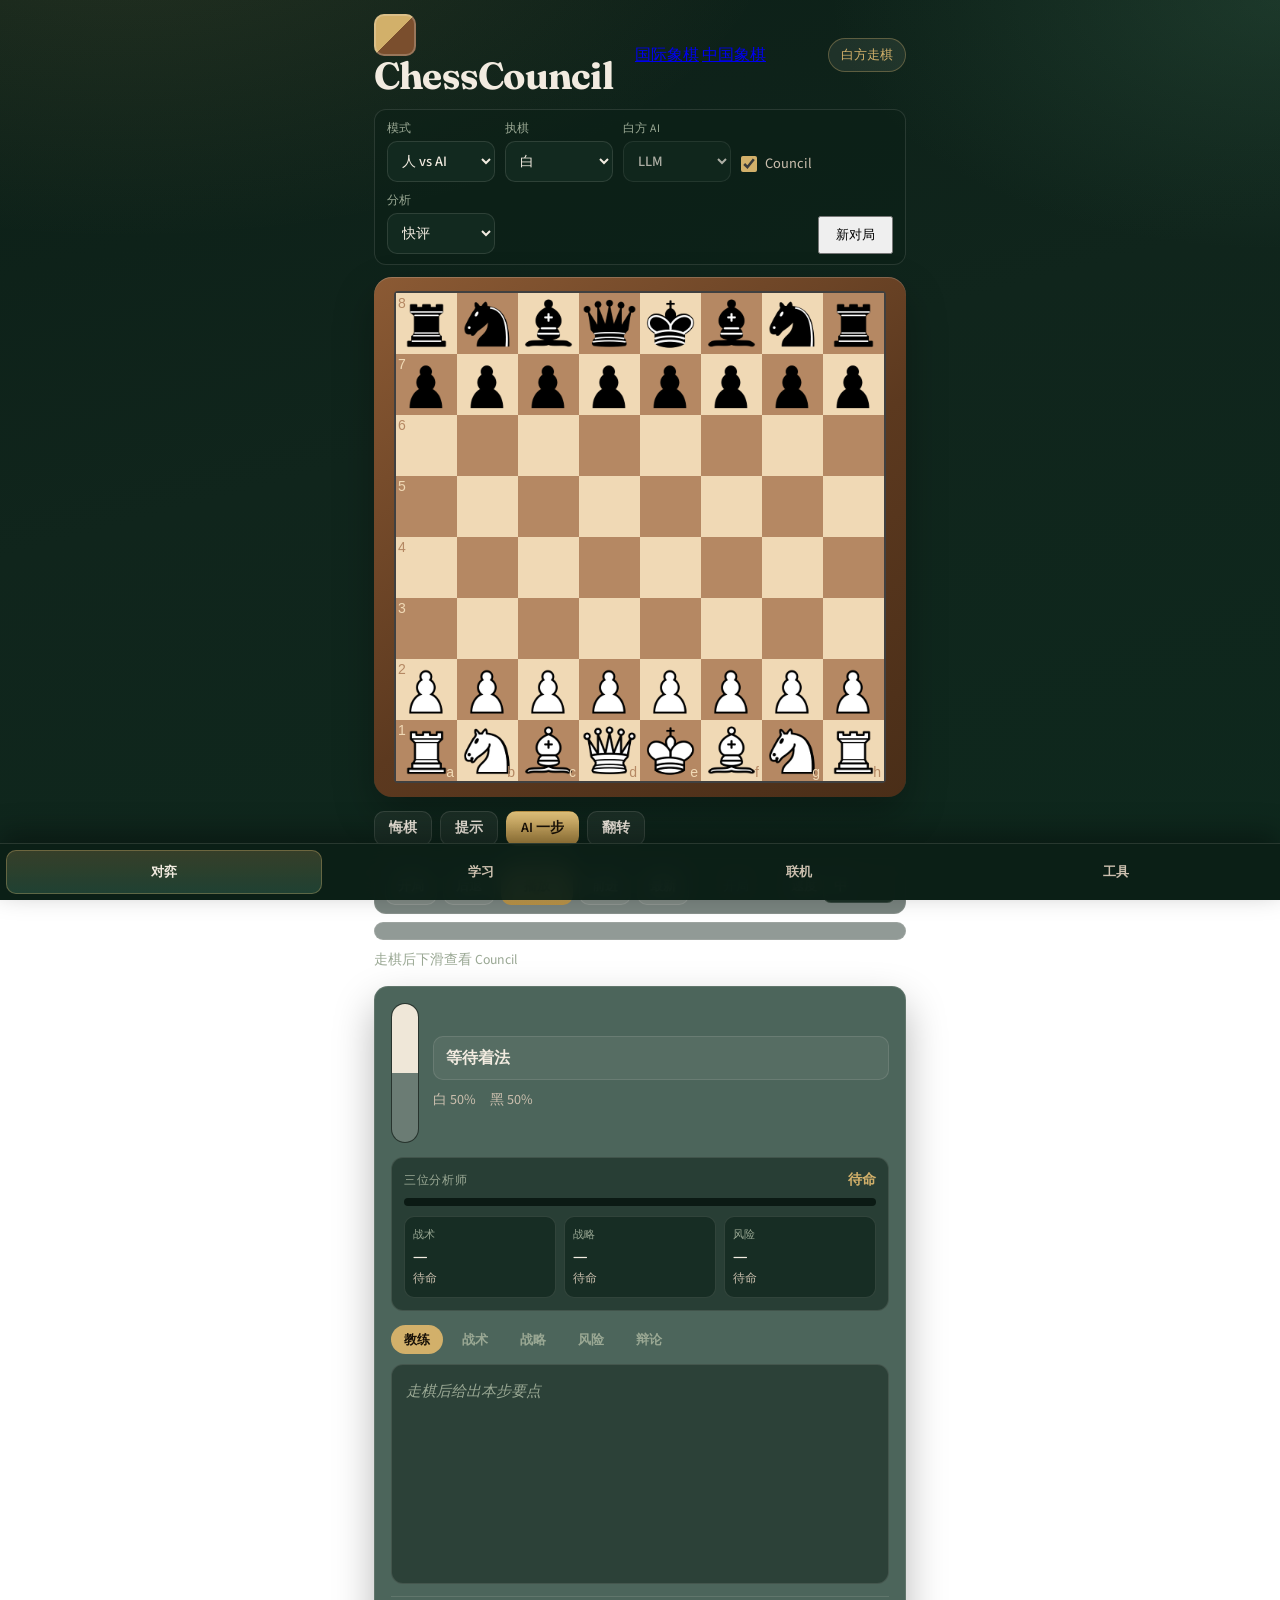
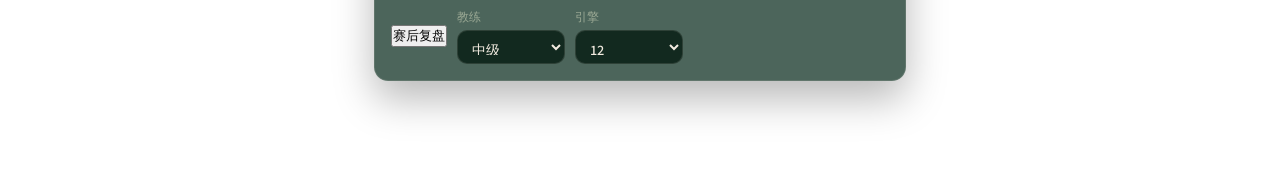
==== frontend/chess/index.html @ 944a2da2 "feat: merge Xiangqi into ChessCouncil with shared play shell Host both variants in one process (/che" ====
<!DOCTYPE html>
<html lang="zh-CN">
<head>
<meta charset="UTF-8">
<meta name="viewport" content="width=device-width, initial-scale=1.0, viewport-fit=cover">
<meta name="theme-color" content="#163227">
<meta name="apple-mobile-web-app-capable" content="yes">
<meta name="apple-mobile-web-app-status-bar-style" content="black-translucent">
<meta name="apple-mobile-web-app-title" content="ChessCouncil">
<title>对弈 · ChessCouncil</title>
<link rel="manifest" href="manifest.webmanifest">
<link rel="apple-touch-icon" href="icons/icon-180.png">
<link rel="icon" type="image/png" sizes="192x192" href="icons/icon-192.png">
<link rel="preconnect" href="https://fonts.googleapis.com">
<link rel="preconnect" href="https://fonts.gstatic.com" crossorigin>
<link href="https://fonts.googleapis.com/css2?family=Fraunces:opsz,wght@9..144,500;9..144,700&family=Source+Sans+3:wght@400;500;600;700&display=swap" rel="stylesheet">
<link rel="stylesheet" href="vendor/chessboard-1.0.0.min.css">
<link rel="stylesheet" href="style.css?v=mapp8">
<link rel="stylesheet" href="/shared/variant-switch.css">
</head>
<body class="page-play" data-page="play">
<div class="app-shell">
  <header class="topbar topbar-compact">
    <div class="brand">
      <div class="brand-mark" aria-hidden="true"></div>
      <h1>ChessCouncil</h1>
    </div>
    <nav class="variant-switch" aria-label="棋种">
      <a href="/chess/" data-variant-link="chess">国际象棋</a>
      <a href="/xiangqi/" data-variant-link="xiangqi">中国象棋</a>
    </nav>
    <div class="topbar-meta">
      <span id="game-status" class="pill pill-soft">白方先行</span>
    </div>
  </header>

  <p id="ops-banner" class="ops-banner" hidden role="status"></p>
  <p id="pitch-cue" class="pitch-cue" hidden></p>
  <div id="toast-host" class="toast-host" aria-live="polite"></div>
  <div id="council-progress" class="council-progress" hidden>
    <span class="spinner" aria-hidden="true"></span>
    <span id="council-progress-text">分析中…</span>
  </div>

  <div class="stage stage-mobile">
    <section class="board-panel">
      <div class="setup-bar" aria-label="对局设置">
        <label class="field">
          <span>模式</span>
          <select id="game-mode">
            <option value="human_vs_ai" selected>人 vs AI</option>
            <option value="human_vs_human">人人</option>
            <option value="ai_vs_ai">AI vs AI</option>
          </select>
        </label>
        <label class="field">
          <span>执棋</span>
          <select id="human-color">
            <option value="white">白</option>
            <option value="black">黑</option>
          </select>
        </label>
        <label class="field">
          <span>白方 AI</span>
          <select id="white-ai">
            <option value="llm">LLM</option>
            <option value="engine">引擎</option>
          </select>
        </label>
        <label class="field check">
          <input type="checkbox" id="with-analysis" checked>
          <span>Council</span>
        </label>
        <label class="field" id="analysis-mode-field">
          <span>分析</span>
          <select id="analysis-mode">
            <option value="fast" selected>快评</option>
            <option value="deep">深评</option>
          </select>
        </label>
        <button id="btn-new-game" class="accent setup-new" type="button">新对局</button>
      </div>

      <div class="online-bar" id="online-bar" hidden>
        <div class="online-copy">
          <strong>联机</strong>
          <span id="online-status">未加入</span>
        </div>
        <div class="online-controls">
          <button id="btn-room-copy" type="button">复制链接</button>
          <button id="btn-room-leave" type="button">退出联机</button>
        </div>
      </div>

      <div class="board-frame">
        <div id="board"></div>
      </div>

      <div class="board-controls">
        <div class="board-controls-main">
          <button id="btn-undo" type="button">悔棋</button>
          <button id="btn-hint" type="button">提示</button>
          <button id="btn-ai-step" class="accent" type="button">AI 一步</button>
          <button id="btn-flip" type="button">翻转</button>
        </div>
      </div>

      <div class="playback-bar">
        <div class="ply-nav" role="group">
          <button id="btn-ply-start" type="button">开局</button>
          <button id="btn-ply-prev" type="button">后退</button>
          <button id="btn-play-toggle" class="ply-play" type="button">播放</button>
          <button id="btn-ply-next" type="button">前进</button>
          <button id="btn-ply-end" type="button">最新</button>
        </div>
        <div class="playback-meta">
          <span id="ply-nav-label" class="ply-nav-label">开局</span>
          <label class="speed-field">
            <span>速度</span>
            <select id="playback-speed">
              <option value="1800">慢</option>
              <option value="900" selected>中</option>
              <option value="450">快</option>
              <option value="220">极快</option>
            </select>
          </label>
        </div>
      </div>

      <div class="lib-bar" id="lib-bar" hidden>
        <span id="lib-status" class="lib-status"></span>
        <div class="lib-bar-actions">
          <button id="btn-lib-step" type="button" disabled>下一步</button>
          <button id="btn-lib-auto" type="button" disabled>自动演示</button>
          <button id="btn-lib-stop" type="button" disabled>停止</button>
          <button id="btn-lib-ai" type="button" disabled>AI 代下</button>
        </div>
      </div>

      <div id="move-list" class="move-list"></div>
      <p id="challenge-hud" class="challenge-hud" hidden></p>
      <p id="ai-meta" class="ai-meta">走棋后下滑查看 Council</p>

      <div id="fen-editor" class="fen-editor" hidden>
        <p class="tool-hint">纠错：点选棋子后点格子放置；空擦除。</p>
        <div id="piece-palette" class="piece-palette"></div>
        <div class="fen-editor-row">
          <select id="edit-turn"><option value="w">白</option><option value="b">黑</option></select>
          <button id="btn-apply-fen" type="button">确认</button>
          <button id="btn-apply-analyze" type="button">确认并分析</button>
          <button id="btn-cancel-edit" type="button">退出</button>
        </div>
        <code id="edit-fen-preview" class="fen-preview"></code>
      </div>
    </section>

    <aside class="council-panel">
      <div id="coach-takeaway" class="coach-takeaway" hidden>
        <span class="takeaway-kicker">本步记住</span>
        <p id="coach-takeaway-text" class="takeaway-text"></p>
      </div>
      <div class="eval-row">
        <div class="eval-bar">
          <div class="eval-white" id="eval-white" style="height:50%"></div>
          <div class="eval-black" id="eval-black" style="height:50%"></div>
        </div>
        <div class="eval-copy">
          <div id="move-class" class="move-class">等待着法</div>
          <div class="eval-text">
            <span id="white-prob">白 50%</span>
            <span id="black-prob">黑 50%</span>
          </div>
        </div>
      </div>
      <div id="disagreement-panel" class="disagreement-panel">
        <div class="dg-head">
          <span class="dg-title">三位分析师</span>
          <span id="dg-label" class="dg-label">待命</span>
        </div>
        <div class="dg-bar"><div id="dg-fill" class="dg-fill" style="width:0%"></div></div>
        <div id="dg-compare" class="dg-compare">
          <div class="dg-card" data-role="tactical">
            <span class="dg-role">战术</span>
            <span class="dg-move" id="dg-move-tactical">—</span>
            <span class="dg-state" id="dg-state-tactical">待命</span>
          </div>
          <div class="dg-card" data-role="strategic">
            <span class="dg-role">战略</span>
            <span class="dg-move" id="dg-move-strategic">—</span>
            <span class="dg-state" id="dg-state-strategic">待命</span>
          </div>
          <div class="dg-card" data-role="risk">
            <span class="dg-role">风险</span>
            <span class="dg-move" id="dg-move-risk">—</span>
            <span class="dg-state" id="dg-state-risk">待命</span>
          </div>
        </div>
      </div>
      <div class="tabs" role="tablist">
        <button class="tab active" data-tab="summary" type="button">教练</button>
        <button class="tab" data-tab="tactical" type="button">战术</button>
        <button class="tab" data-tab="strategic" type="button">战略</button>
        <button class="tab" data-tab="risk" type="button">风险</button>
        <button class="tab" data-tab="debate" type="button">辩论</button>
      </div>
      <div class="tab-content active" id="tab-summary"><p class="placeholder">走棋后给出本步要点</p></div>
      <div class="tab-content" id="tab-tactical"><p class="placeholder">战术</p></div>
      <div class="tab-content" id="tab-strategic"><p class="placeholder">战略</p></div>
      <div class="tab-content" id="tab-risk"><p class="placeholder">风险</p></div>
      <div class="tab-content" id="tab-debate"><p class="placeholder">辩论</p></div>
      <div class="council-footer">
        <button id="btn-review" type="button">赛后复盘</button>
        <label class="field compact">
          <span>教练</span>
          <select id="coach-level">
            <option value="beginner">入门</option>
            <option value="intermediate" selected>中级</option>
            <option value="advanced">高级</option>
          </select>
        </label>
        <label class="field compact">
          <span>引擎</span>
          <select id="engine-depth">
            <option value="8">8</option>
            <option value="12" selected>12</option>
            <option value="15">15</option>
          </select>
        </label>
      </div>
      <details class="tool-block review-inline" id="review-section" style="display:none" open>
        <summary>复盘报告</summary>
        <div id="review-result"></div>
      </details>
    </aside>
  </div>
</div>

<nav class="app-tabbar" aria-label="主导航">
  <a class="tabbar-item is-active" href="index.html" aria-current="page">对弈</a>
  <a class="tabbar-item" href="learn.html">学习</a>
  <a class="tabbar-item" href="online.html">联机</a>
  <a class="tabbar-item" href="tools.html">工具</a>
</nav>

<div id="finale-overlay" class="finale-overlay" hidden aria-hidden="true">
  <div class="finale-backdrop"></div>
  <div class="finale-stage" data-mate="checkmate">
    <div class="finale-fx" aria-hidden="true">
      <span class="fx-ring"></span>
      <span class="fx-ring fx-ring-2"></span>
      <span class="fx-beam fx-beam-a"></span>
      <span class="fx-beam fx-beam-b"></span>
      <span class="fx-cage"></span>
      <span class="fx-rank"></span>
    </div>
    <p class="finale-kicker" id="finale-kicker">对局结束</p>
    <h2 class="finale-title" id="finale-title">将死！</h2>
    <p class="finale-sub" id="finale-sub">Checkmate</p>
    <p class="finale-blurb" id="finale-blurb"></p>
    <div class="finale-actions">
      <button type="button" id="finale-review" class="accent">看复盘</button>
      <button type="button" id="finale-close">继续</button>
      <button type="button" id="finale-new">再来一局</button>
    </div>
  </div>
</div>

<script src="vendor/jquery-3.7.1.min.js"></script>
<script src="vendor/chessboard-1.0.0.min.js"></script>
<script src="vendor/chess-0.10.3.min.js"></script>
<script src="/shared/variant-switch.js"></script>
<script src="app.js?v=mapp13"></script>
</body>
</html>
---- frontend/chess/vendor/chessboard-1.0.0.min.css ----
/*! chessboard.js v1.0.0 | (c) 2019 Chris Oakman | MIT License chessboardjs.com/license */
.clearfix-7da63{clear:both}.board-b72b1{border:2px solid #404040;box-sizing:content-box}.square-55d63{float:left;position:relative;-webkit-touch-callout:none;-webkit-user-select:none;-khtml-user-select:none;-moz-user-select:none;-ms-user-select:none;user-select:none}.white-1e1d7{background-color:#f0d9b5;color:#b58863}.black-3c85d{background-color:#b58863;color:#f0d9b5}.highlight1-32417,.highlight2-9c5d2{box-shadow:inset 0 0 3px 3px #ff0}.notation-322f9{cursor:default;font-family:"Helvetica Neue",Helvetica,Arial,sans-serif;font-size:14px;position:absolute}.alpha-d2270{bottom:1px;right:3px}.numeric-fc462{top:2px;left:2px}
---- frontend/chess/style.css ----
:root {
  --bg: #10251c;
  --bg-2: #163227;
  --panel: #1a3a2d;
  --panel-2: #214536;
  --wood: #7a4e2d;
  --wood-dark: #5a371f;
  --ink: #f2ebe0;
  --ink-dim: #cbbfae;
  --muted: #9aa894;
  --gold: #d2b06a;
  --gold-deep: #b89145;
  --line: rgba(242, 235, 224, 0.12);
  --ok: #7faf8d;
  --bad: #d47a68;
  --shadow: 0 18px 40px rgba(0, 0, 0, 0.28);
  --radius: 14px;
  --font-display: "Fraunces", Georgia, serif;
  --font-ui: "Source Sans 3", "Segoe UI", sans-serif;
}

* { margin: 0; padding: 0; box-sizing: border-box; }

html, body { min-height: 100%; height: 100%; }

body {
  font-family: var(--font-ui);
  color: var(--ink);
  background:
    radial-gradient(1200px 600px at 10% -10%, rgba(210, 176, 106, 0.12), transparent 55%),
    radial-gradient(900px 500px at 100% 0%, rgba(70, 120, 90, 0.25), transparent 50%),
    linear-gradient(165deg, #0c1f17 0%, var(--bg) 45%, #0e281d 100%);
  background-attachment: fixed;
}

::selection {
  background: rgba(210, 176, 106, 0.35);
  color: var(--ink);
}

.app-shell {
  max-width: 560px;
  margin: 0 auto;
  padding: 14px 14px calc(88px + env(safe-area-inset-bottom, 0px));
}
.page-shell {
  max-width: 560px;
}

.setup-bar {
  display: flex;
  flex-wrap: wrap;
  align-items: flex-end;
  gap: 10px;
  margin-bottom: 12px;
  padding: 10px 12px;
  border: 1px solid var(--line);
  border-radius: 12px;
  background: rgba(12, 31, 23, 0.55);
}
.setup-bar .field {
  margin: 0;
}
.setup-bar .setup-new {
  margin-left: auto;
  height: 38px;
  padding: 0 16px;
}
.council-footer {
  display: flex;
  flex-wrap: wrap;
  align-items: center;
  gap: 10px;
  margin-top: 12px;
  padding-top: 12px;
  border-top: 1px solid var(--line);
}
.council-footer .field.compact {
  margin: 0;
}
.council-footer .field.compact span {
  font-size: 0.72rem;
}
.council-footer select {
  min-width: 88px;
  height: 34px;
}
.panel-quiet {
  color: var(--muted);
  font-size: 0.88rem;
  padding: 4px 2px 8px;
}
.workspace.is-play-home .ws-panel[data-panel="play"] {
  display: none;
}
.tools-grid {
  display: grid;
  gap: 12px;
}
.review-inline {
  margin-top: 12px;
}
.board-controls-more { display: none; }

.topbar {
  display: flex;
  align-items: flex-end;
  justify-content: space-between;
  gap: 16px;
  margin-bottom: 14px;
}

.topbar-cta {
  height: 36px;
  padding: 0 14px;
}

button.ghost {
  appearance: none;
  border: 1px solid var(--line);
  background: transparent;
  color: var(--ink-dim);
  border-radius: 10px;
  font: 600 0.84rem/1 var(--font-ui);
  cursor: pointer;
}
button.ghost:hover {
  color: var(--ink);
  border-color: rgba(210, 176, 106, 0.4);
}

.coach-takeaway {
  margin-bottom: 12px;
  padding: 12px 14px;
  border-radius: 12px;
  border: 1px solid rgba(210, 176, 106, 0.35);
  background: linear-gradient(135deg, rgba(210, 176, 106, 0.16), rgba(18, 41, 31, 0.9));
  animation: takeaway-in 0.35s ease;
}
.coach-takeaway[hidden] { display: none !important; }
.takeaway-kicker {
  display: block;
  font-size: 0.7rem;
  letter-spacing: 0.08em;
  text-transform: uppercase;
  color: var(--gold);
  margin-bottom: 4px;
}
.takeaway-text {
  font-family: var(--font-display);
  font-size: 1.05rem;
  line-height: 1.35;
  color: var(--ink);
  font-weight: 600;
}
@keyframes takeaway-in {
  from { opacity: 0; transform: translateY(-6px); }
  to { opacity: 1; transform: translateY(0); }
}

.council-progress {
  display: inline-flex;
  align-items: center;
  gap: 8px;
  margin: -6px 0 14px;
  font-size: 0.82rem;
  color: var(--gold);
}
.council-progress[hidden] { display: none !important; }

.ops-banner {
  margin: 0 1.1rem 0.55rem;
  padding: 0.55rem 0.85rem;
  border-radius: 10px;
  border: 1px solid rgba(210, 176, 106, 0.35);
  background: rgba(210, 176, 106, 0.12);
  color: var(--ink-dim);
  font-size: 0.86rem;
  line-height: 1.4;
}
.ops-banner.is-warn {
  border-color: rgba(212, 122, 104, 0.45);
  background: rgba(212, 122, 104, 0.14);
  color: #f0d2c8;
}
.toast-host {
  position: fixed;
  right: 0.75rem;
  left: 0.75rem;
  bottom: calc(72px + env(safe-area-inset-bottom, 0px));
  z-index: 80;
  display: flex;
  flex-direction: column;
  gap: 0.45rem;
  max-width: none;
  pointer-events: none;
}
.toast {
  padding: 0.65rem 0.85rem;
  border-radius: 10px;
  background: rgba(22, 50, 39, 0.96);
  border: 1px solid var(--line);
  color: var(--ink);
  box-shadow: var(--shadow);
  font-size: 0.86rem;
  animation: toast-in 0.25s ease;
}
.toast.is-error { border-color: rgba(212, 122, 104, 0.55); }
@keyframes toast-in {
  from { opacity: 0; transform: translateY(8px); }
  to { opacity: 1; transform: none; }
}

.pitch-cue {
  margin: -4px 0 14px;
  padding: 10px 12px;
  border-radius: 10px;
  border: 1px solid rgba(210, 176, 106, 0.35);
  background: rgba(210, 176, 106, 0.12);
  color: var(--ink);
  font-size: 0.86rem;
  line-height: 1.45;
}
.pitch-cue[hidden] { display: none !important; }
.pitch-cue strong { color: var(--gold); }

/* 手机优先：底部主导航 */
.app-tabbar {
  position: fixed;
  left: 0;
  right: 0;
  bottom: 0;
  z-index: 60;
  display: grid;
  grid-template-columns: repeat(4, 1fr);
  gap: 2px;
  margin: 0;
  padding: 6px 6px calc(6px + env(safe-area-inset-bottom, 0px));
  border-top: 1px solid var(--line);
  background: rgba(12, 31, 23, 0.94);
  backdrop-filter: blur(12px);
  box-shadow: 0 -10px 28px rgba(0, 0, 0, 0.35);
}
.tabbar-item {
  display: flex;
  align-items: center;
  justify-content: center;
  min-height: 44px;
  padding: 0 4px;
  border-radius: 10px;
  color: var(--ink-dim);
  text-decoration: none;
  font-weight: 600;
  font-size: 0.82rem;
}
.tabbar-item:hover { color: var(--ink); background: rgba(242, 235, 224, 0.04); }
.tabbar-item.is-active {
  color: var(--ink);
  background: linear-gradient(180deg, rgba(210, 176, 106, 0.22), rgba(33, 69, 54, 0.9));
  box-shadow: inset 0 0 0 1px rgba(210, 176, 106, 0.35);
}

.workspace-nav {
  display: none;
}
.ws-tab {
  flex: 0 1 auto;
  min-width: 0;
  height: 38px;
  padding: 0 16px;
  border: 0;
  border-radius: 9px;
  background: transparent;
  color: var(--ink-dim);
  font: inherit;
  font-weight: 600;
  cursor: pointer;
  white-space: nowrap;
}
.ws-tab:hover { color: var(--ink); background: rgba(242, 235, 224, 0.04); }
.ws-tab.active {
  background: linear-gradient(180deg, rgba(210, 176, 106, 0.22), rgba(33, 69, 54, 0.9));
  color: var(--ink);
  box-shadow: inset 0 0 0 1px rgba(210, 176, 106, 0.35);
}

.workspace {
  margin-bottom: 28px;
  scroll-margin-top: 56px;
}
.ws-panel {
  padding: 16px 16px 18px;
  border: 1px solid var(--line);
  border-radius: 14px;
  background: rgba(18, 41, 31, 0.72);
  scroll-margin-top: 56px;
}
.ws-panel[hidden] { display: none !important; }
#panel-more:not([hidden]) {
  display: grid;
  gap: 12px;
}
.panel-lead {
  margin-bottom: 12px;
  color: var(--muted);
  font-size: 0.86rem;
}
.inline-advanced {
  margin-top: 4px;
  border-top: 1px solid var(--line);
  padding-top: 10px;
}
.inline-advanced > summary {
  cursor: pointer;
  color: var(--ink-dim);
  font-size: 0.84rem;
  font-weight: 600;
  list-style: none;
  display: inline-flex;
  align-items: center;
  gap: 6px;
  padding: 4px 0;
}
.inline-advanced > summary::before {
  content: "";
  width: 6px;
  height: 6px;
  border-right: 1.5px solid var(--gold);
  border-bottom: 1.5px solid var(--gold);
  transform: rotate(-45deg);
  transition: transform 0.15s ease;
  margin-top: -2px;
}
.inline-advanced[open] > summary::before {
  transform: rotate(45deg);
  margin-top: 2px;
}
.inline-advanced > summary::-webkit-details-marker { display: none; }
.toolbar.compact { margin-top: 10px; }

/* 功能面板内的工具条：去掉第二层卡片壳 */
.ws-panel > .toolbar {
  margin: 0;
  padding: 0;
  border: 0;
  background: transparent;
  backdrop-filter: none;
  border-radius: 0;
}
.ws-panel .field[hidden] {
  display: none !important;
}

@media (max-width: 720px) {
  .workspace-nav {
    width: 100%;
  }
  .ws-tab {
    flex: 1 1 0;
    padding: 0 10px;
    min-width: 72px;
  }
}
.online-bar.bare {
  margin: 0;
  padding: 0;
  border: 0;
  background: transparent;
  box-shadow: none;
}

.pitch-bar {
  display: none;
}

.topbar-compact {
  display: flex;
  flex-wrap: wrap;
  align-items: center;
  gap: 10px 14px;
}
.topbar-compact .variant-switch {
  margin-left: auto;
}
.topbar-compact .topbar-meta {
  margin-left: 0;
}
@media (min-width: 720px) {
  .topbar-compact .variant-switch {
    margin-left: 8px;
  }
  .topbar-compact .topbar-meta {
    margin-left: auto;
  }
}

.brand-mark {
  width: 42px;
  height: 42px;
  border-radius: 10px;
  background:
    linear-gradient(135deg, var(--gold) 0 50%, var(--wood) 50% 100%);
  box-shadow: inset 0 0 0 2px rgba(242, 235, 224, 0.25);
}

.brand h1 {
  font-family: var(--font-display);
  font-size: clamp(1.8rem, 3vw, 2.35rem);
  font-weight: 700;
  letter-spacing: -0.02em;
  line-height: 1.05;
  color: var(--ink);
}

.tagline {
  margin-top: 4px;
  color: var(--ink-dim);
  font-size: 0.92rem;
}

.topbar-meta {
  display: flex;
  flex-wrap: wrap;
  gap: 8px;
  justify-content: flex-end;
}

/* 路演条已并入顶栏 CTA；旧 .pitch-bar 样式保留但不展示 */
.online-bar {
  display: flex;
  flex-wrap: wrap;
  align-items: center;
  gap: 12px 16px;
  margin: 0 0 14px;
  padding: 12px 14px;
  border: 1px solid var(--line);
  border-radius: 12px;
  background: #13291f;
}
.online-bar[hidden] {
  display: none !important;
}
.online-bar.is-online {
  border-color: rgba(127, 175, 141, 0.55);
  box-shadow: inset 0 0 0 1px rgba(127, 175, 141, 0.15);
}
.online-copy {
  display: flex;
  flex-direction: column;
  gap: 2px;
  min-width: 160px;
  flex: 1;
  font-size: 0.86rem;
  color: var(--ink-dim);
}
.online-copy strong {
  font-family: var(--font-display);
  color: var(--ok);
  font-size: 1rem;
}
.online-controls {
  display: flex;
  flex-wrap: wrap;
  gap: 8px;
  align-items: center;
}
.online-input {
  height: 36px;
  padding: 0 10px;
  border-radius: 8px;
  border: 1px solid var(--line);
  background: #0f221a;
  color: var(--ink);
  font: inherit;
  min-width: 88px;
}
.online-input.code {
  width: 7.5rem;
  letter-spacing: 0.12em;
  text-transform: uppercase;
  font-family: ui-monospace, SFMono-Regular, Menlo, monospace;
}
.lib-filters {
  display: flex;
  flex-wrap: wrap;
  gap: 6px;
  margin: 8px 0;
}
.lib-filter {
  padding: 6px 10px;
  border-radius: 999px;
  border: 1px solid var(--line);
  background: #163528;
  color: var(--ink-dim);
  font-size: 0.8rem;
  cursor: pointer;
}
.lib-filter.active {
  border-color: var(--gold);
  color: var(--gold);
  background: #1f4636;
}

.learn-mode-tabs {
  display: flex;
  gap: 6px;
  margin: 0 0 12px;
}
.learn-mode-tab {
  padding: 7px 14px;
  border: 1px solid var(--line);
  border-radius: 9px;
  background: transparent;
  color: var(--ink-dim);
  font: inherit;
  font-weight: 600;
  cursor: pointer;
}
.learn-mode-tab.active {
  background: rgba(210, 176, 106, 0.18);
  color: var(--ink);
  border-color: rgba(210, 176, 106, 0.45);
}
.challenge-hud {
  margin: 0 0 10px;
  padding: 8px 10px;
  border-radius: 10px;
  border: 1px solid rgba(210, 176, 106, 0.35);
  background: rgba(210, 176, 106, 0.08);
  color: var(--ink-dim);
  font-size: 0.86rem;
}
.challenge-hud .linkish {
  margin-left: 8px;
  border: 0;
  background: none;
  color: var(--gold);
  cursor: pointer;
  font: inherit;
  text-decoration: underline;
}
.challenge-list {
  display: grid;
  grid-template-columns: repeat(auto-fill, minmax(220px, 1fr));
  gap: 10px;
  overflow: auto;
}
.challenge-item {
  display: flex;
  flex-direction: column;
  gap: 8px;
  padding: 12px;
  border: 1px solid rgba(210, 176, 106, 0.22);
  border-radius: 12px;
  background: linear-gradient(165deg, rgba(33, 69, 54, 0.95), rgba(14, 36, 27, 0.98));
}
.challenge-item.is-locked { opacity: 0.55; }
.challenge-item.is-done {
  box-shadow: inset 0 0 0 1px rgba(127, 175, 141, 0.45);
}
.challenge-top {
  display: flex;
  justify-content: space-between;
  gap: 8px;
  font-size: 0.78rem;
  color: var(--gold);
}
.challenge-title {
  font-family: var(--font-display);
  font-weight: 600;
  color: var(--ink);
}
.challenge-lock, .challenge-done {
  font-size: 0.78rem;
  color: var(--muted);
}
.challenge-done { color: #9fd4a8; }

.accuracy-panel {
  display: flex;
  align-items: center;
  gap: 14px;
  margin: 10px 0 14px;
  padding: 12px 14px;
  border-radius: 12px;
  border: 1px solid rgba(210, 176, 106, 0.28);
  background: linear-gradient(120deg, rgba(210, 176, 106, 0.14), rgba(18, 41, 31, 0.7));
}
.accuracy-score {
  display: flex;
  align-items: baseline;
  gap: 2px;
  min-width: 72px;
}
.accuracy-num {
  font-family: var(--font-display);
  font-size: 2rem;
  font-weight: 700;
  color: var(--gold);
  line-height: 1;
}
.accuracy-unit {
  color: var(--ink-dim);
  font-size: 0.9rem;
}
.accuracy-copy {
  display: flex;
  flex-direction: column;
  gap: 2px;
  font-size: 0.84rem;
  color: var(--ink-dim);
}
.accuracy-copy strong { color: var(--ink); }
.accuracy-note { font-size: 0.74rem; color: var(--muted); }
.accuracy-empty {
  margin: 8px 0;
  color: var(--muted);
  font-size: 0.82rem;
}

.lib-actions {
  display: flex;
  flex-wrap: wrap;
  gap: 8px;
  margin-bottom: 8px;
}
.library-list {
  display: grid;
  grid-template-columns: repeat(auto-fill, minmax(220px, 1fr));
  gap: 10px;
  overflow: auto;
  padding: 2px;
  align-content: start;
}

/* 学习页：列表区域占满顶栏到底栏之间，内部滚动（避免 PC 大屏中间空白） */
body.page-learn {
  height: 100%;
  overflow: hidden;
}
body.page-learn .app-shell {
  display: flex;
  flex-direction: column;
  height: 100dvh;
  max-height: 100dvh;
  max-width: min(960px, 100%);
  box-sizing: border-box;
  overflow: hidden;
  padding-bottom: calc(64px + env(safe-area-inset-bottom, 0px));
}
body.page-learn #learn-library,
body.page-learn #learn-challenge {
  display: flex;
  flex-direction: column;
  flex: 1 1 auto;
  min-height: 0;
  overflow: hidden;
}
body.page-learn #learn-library[hidden],
body.page-learn #learn-challenge[hidden] {
  display: none !important;
}
body.page-learn .library-list,
body.page-learn .challenge-list {
  flex: 1 1 auto;
  min-height: 0;
  max-height: none;
  overflow: auto;
  padding-bottom: 8px;
  align-content: start;
  align-items: stretch;
}
body.page-learn .lib-item,
body.page-learn .challenge-item {
  min-height: auto;
}
body.page-learn .lib-item .blurb {
  flex: 0 1 auto;
}
@media (min-width: 720px) {
  body.page-learn .library-list,
  body.page-learn .challenge-list {
    grid-template-columns: repeat(auto-fill, minmax(260px, 1fr));
  }
}
.lib-item {
  display: flex;
  flex-direction: column;
  gap: 8px;
  min-height: auto;
  flex-shrink: 0;
  padding: 12px 12px 10px;
  border: 1px solid rgba(210, 176, 106, 0.22);
  border-radius: 12px;
  background: linear-gradient(165deg, rgba(33, 69, 54, 0.95), rgba(14, 36, 27, 0.98));
  box-shadow: inset 0 1px 0 rgba(242, 235, 224, 0.06);
}
.lib-item-top {
  display: flex;
  align-items: flex-start;
  justify-content: space-between;
  gap: 8px;
}
.lib-item-title {
  font-family: var(--font-display);
  font-size: 0.95rem;
  font-weight: 600;
  line-height: 1.3;
  color: var(--ink);
}
.lib-item-badge {
  flex-shrink: 0;
  font-size: 0.7rem;
  line-height: 1.2;
  color: var(--gold);
  border: 1px solid rgba(210, 176, 106, 0.35);
  border-radius: 6px;
  padding: 3px 7px;
  background: rgba(210, 176, 106, 0.1);
}
.lib-item .meta {
  font-size: 0.74rem;
  line-height: 1.35;
  color: var(--muted);
}
.lib-item .blurb {
  flex: 1;
  font-size: 0.82rem;
  line-height: 1.45;
  color: var(--ink-dim);
  display: -webkit-box;
  -webkit-line-clamp: 3;
  -webkit-box-orient: vertical;
  overflow: hidden;
}
.lib-item .row {
  display: flex;
  flex-wrap: wrap;
  gap: 6px;
  margin-top: auto;
  padding-top: 4px;
}
.lib-item .row button {
  appearance: none;
  border: 1px solid var(--line);
  background: rgba(242, 235, 224, 0.08);
  color: var(--ink);
  border-radius: 8px;
  padding: 7px 10px;
  font: 600 0.78rem/1 var(--font-ui);
  cursor: pointer;
}
.lib-item .row button:hover {
  border-color: rgba(210, 176, 106, 0.45);
  background: rgba(242, 235, 224, 0.14);
}
.lib-item .row button.accent {
  background: linear-gradient(180deg, #dfc07a, var(--gold-deep));
  color: #1a1208;
  border-color: transparent;
}
.spinner {
  width: 14px;
  height: 14px;
  border: 2px solid rgba(210, 176, 106, 0.25);
  border-top-color: var(--gold);
  border-radius: 50%;
  animation: spin 0.8s linear infinite;
}
@keyframes spin { to { transform: rotate(360deg); } }
.logs-list {
  display: flex;
  flex-direction: column;
  gap: 8px;
  max-height: min(42vh, 360px);
  overflow: auto;
  margin-top: 8px;
}
.log-item {
  padding: 8px 10px;
  border: 1px solid var(--line);
  border-radius: 8px;
  background: #12291f;
  font-size: 0.84rem;
}
.log-item .meta { color: var(--muted); font-size: 0.76rem; }

.pill {
  display: inline-flex;
  align-items: center;
  padding: 7px 12px;
  border-radius: 999px;
  background: rgba(242, 235, 224, 0.08);
  border: 1px solid var(--line);
  color: var(--ink-dim);
  font-size: 0.8rem;
}

.pill-soft { color: var(--gold); border-color: rgba(210, 176, 106, 0.35); }

.toolbar {
  display: flex;
  flex-wrap: wrap;
  gap: 10px 12px;
  align-items: end;
  padding: 12px 14px;
  margin-bottom: 22px;
  background: rgba(26, 58, 45, 0.72);
  border: 1px solid var(--line);
  border-radius: var(--radius);
  backdrop-filter: blur(8px);
}

.field {
  display: flex;
  flex-direction: column;
  gap: 4px;
  font-size: 0.72rem;
  letter-spacing: 0.04em;
  text-transform: uppercase;
  color: var(--muted);
}

.field select {
  min-width: 108px;
  padding: 8px 10px;
  border-radius: 10px;
  border: 1px solid var(--line);
  background: #12291f;
  color: var(--ink);
  font: 500 0.9rem/1.2 var(--font-ui);
}

.field.check {
  flex-direction: row;
  align-items: center;
  gap: 8px;
  text-transform: none;
  letter-spacing: 0;
  font-size: 0.9rem;
  color: var(--ink-dim);
  padding-bottom: 8px;
}

.field.check input { accent-color: var(--gold); width: 16px; height: 16px; }

.stage {
  display: grid;
  grid-template-columns: 1fr;
  gap: 16px;
  align-items: start;
}

.board-panel { min-width: 0; }

.board-frame {
  padding: 14px;
  border-radius: 18px;
  background:
    linear-gradient(145deg, #8b5a34, #5c391f 55%, #4a2e18);
  box-shadow: var(--shadow), inset 0 1px 0 rgba(255, 255, 255, 0.18);
}

#board {
  width: 100%;
  max-width: 492px;
  margin: 0 auto;
  position: relative;
  border-radius: 4px;
  overflow: hidden;
}

.board-controls {
  display: flex;
  flex-direction: column;
  gap: 10px;
  margin-top: 14px;
}
.board-controls-main,
.board-controls-extra {
  display: flex;
  flex-wrap: wrap;
  gap: 8px;
}
.board-controls-more {
  display: none;
}

.board-controls button,
.tool-block button,
#btn-analyze-pgn {
  appearance: none;
  border: 1px solid var(--line);
  background: rgba(242, 235, 224, 0.06);
  color: var(--ink);
  border-radius: 10px;
  padding: 9px 14px;
  font: 600 0.88rem/1 var(--font-ui);
  cursor: pointer;
  transition: background 0.18s ease, border-color 0.18s ease, transform 0.18s ease;
}

.board-controls button:hover,
.tool-block button:hover,
#btn-analyze-pgn:hover {
  background: rgba(242, 235, 224, 0.12);
  border-color: rgba(210, 176, 106, 0.45);
}

.board-controls button:active { transform: translateY(1px); }

.board-controls button.accent {
  background: linear-gradient(180deg, #dfc07a, var(--gold-deep));
  color: #1a1208;
  border-color: transparent;
}

.board-controls button.accent:hover {
  filter: brightness(1.05);
  border-color: transparent;
}

.board-controls button:disabled {
  opacity: 0.4;
  cursor: not-allowed;
}

.playback-bar {
  display: flex;
  flex-wrap: wrap;
  align-items: center;
  justify-content: space-between;
  gap: 10px;
  margin: 12px 0 8px;
  padding: 8px 10px;
  border: 1px solid var(--line);
  border-radius: 12px;
  background: rgba(12, 31, 23, 0.55);
}
.lib-bar {
  display: flex;
  flex-wrap: wrap;
  align-items: center;
  justify-content: space-between;
  gap: 10px;
  margin: 0 0 10px;
  padding: 8px 10px;
  border: 1px solid rgba(210, 176, 106, 0.28);
  border-radius: 12px;
  background: rgba(210, 176, 106, 0.08);
}
.lib-bar[hidden] {
  display: none !important;
}
.lib-status {
  flex: 1;
  min-width: 140px;
  font-size: 0.86rem;
  color: var(--ink-dim);
}
.lib-bar-actions {
  display: flex;
  flex-wrap: wrap;
  gap: 6px;
}
.ply-nav {
  display: flex;
  flex-wrap: wrap;
  align-items: center;
  gap: 6px;
  margin: 0;
}
.ply-nav button {
  min-width: 52px;
  height: 38px;
  padding: 0 12px;
  border: 1px solid var(--line);
  border-radius: 10px;
  background: rgba(242, 235, 224, 0.06);
  color: var(--ink);
  font: 600 0.84rem/1 var(--font-ui);
  cursor: pointer;
  transition: background 0.15s ease, border-color 0.15s ease, color 0.15s ease;
}
.ply-nav button:hover {
  border-color: rgba(210, 176, 106, 0.45);
  background: rgba(242, 235, 224, 0.1);
}
.ply-nav button.ply-play {
  min-width: 72px;
  background: linear-gradient(180deg, #dfc07a, var(--gold-deep));
  color: #1a1208;
  border: none;
}
.ply-nav button.ply-play.is-playing {
  background: rgba(212, 122, 104, 0.22);
  color: #f0d2c8;
  border: 1px solid rgba(212, 122, 104, 0.45);
}
.ply-nav button:disabled {
  opacity: 0.45;
  cursor: not-allowed;
}
.playback-meta {
  display: flex;
  flex-wrap: wrap;
  align-items: center;
  gap: 10px;
}
.ply-nav-label {
  margin: 0;
  color: var(--muted);
  font-size: 0.8rem;
  min-width: 4.5em;
}
.speed-field {
  display: inline-flex;
  align-items: center;
  gap: 6px;
  color: var(--ink-dim);
  font-size: 0.8rem;
  font-weight: 600;
}
.speed-field select {
  appearance: none;
  min-width: 72px;
  height: 34px;
  padding: 0 10px;
  border: 1px solid var(--line);
  border-radius: 8px;
  background: rgba(18, 41, 31, 0.9);
  color: var(--ink);
  font: inherit;
  font-weight: 600;
  cursor: pointer;
}
.move-list {
  display: flex;
  flex-wrap: wrap;
  align-items: center;
  gap: 4px 6px;
  max-height: 88px;
  overflow: auto;
  margin: 0 0 8px;
  padding: 8px 10px;
  border: 1px solid var(--line);
  border-radius: 10px;
  background: rgba(12, 31, 23, 0.45);
  font-size: 0.84rem;
}
.move-list-empty { color: var(--muted); font-size: 0.8rem; }
.move-round {
  color: var(--muted);
  font-variant-numeric: tabular-nums;
  margin-right: 2px;
}
.move-ply {
  border: 0;
  border-radius: 6px;
  padding: 2px 7px;
  background: transparent;
  color: var(--ink);
  font: inherit;
  cursor: pointer;
}
.move-ply:hover { background: rgba(210, 176, 106, 0.12); }
.move-ply.is-active {
  background: rgba(210, 176, 106, 0.22);
  box-shadow: inset 0 0 0 1px rgba(210, 176, 106, 0.45);
}
.move-ply.cls-blunder,
.move-ply.cls-mistake { color: #e8a090; }
.move-ply.cls-brilliant,
.move-ply.cls-great { color: #9fd4a8; }

.ai-meta {
  margin-top: 10px;
  min-height: 1.3em;
  color: var(--muted);
  font-size: 0.86rem;
}

.council-panel {
  min-width: 0;
  padding: 16px;
  border-radius: var(--radius);
  background: rgba(26, 58, 45, 0.78);
  border: 1px solid var(--line);
  box-shadow: var(--shadow);
}

.eval-row {
  display: grid;
  grid-template-columns: 28px 1fr;
  gap: 14px;
  margin-bottom: 14px;
}

.eval-bar {
  width: 28px;
  height: 140px;
  border-radius: 999px;
  overflow: hidden;
  display: flex;
  flex-direction: column;
  background: #0b1a14;
  border: 1px solid var(--line);
}

.eval-white { background: #efe7d8; transition: height 0.45s ease; }
.eval-black { background: #6b7c74; transition: height 0.45s ease; }

.eval-copy { display: flex; flex-direction: column; gap: 10px; justify-content: center; }

.eval-text {
  display: flex;
  gap: 14px;
  font-variant-numeric: tabular-nums;
  color: var(--ink-dim);
  font-size: 0.88rem;
}

.move-class {
  padding: 10px 12px;
  border-radius: 10px;
  font-weight: 700;
  text-align: left;
  background: rgba(242, 235, 224, 0.06);
  border: 1px solid var(--line);
}

.move-class.brilliant { background: rgba(127, 175, 141, 0.22); color: #cfe8d5; }
.move-class.great { background: rgba(127, 175, 141, 0.14); color: #b7d8c1; }
.move-class.good { color: var(--ink-dim); }
.move-class.inaccuracy { background: rgba(210, 176, 106, 0.16); color: #ecd7a4; }
.move-class.mistake { background: rgba(196, 92, 74, 0.18); color: #f0b3a8; }
.move-class.blunder { background: rgba(196, 92, 74, 0.28); color: #ffc7bd; }

.disagreement-panel {
  margin-bottom: 14px;
  padding: 12px;
  border-radius: 12px;
  background: rgba(12, 31, 23, 0.55);
  border: 1px solid var(--line);
}

.dg-head {
  display: flex;
  justify-content: space-between;
  gap: 10px;
  align-items: baseline;
  margin-bottom: 8px;
}

.dg-title {
  font-size: 0.72rem;
  letter-spacing: 0.06em;
  text-transform: uppercase;
  color: var(--muted);
}

.dg-label {
  font-size: 0.86rem;
  font-weight: 650;
  color: var(--gold);
  text-align: right;
}

.dg-bar {
  height: 8px;
  border-radius: 999px;
  overflow: hidden;
  background: #0b1a14;
}

.dg-fill {
  height: 100%;
  background: linear-gradient(90deg, var(--ok), var(--gold), #d47a68);
  transition: width 0.45s ease;
}

.dg-moves {
  margin-top: 8px;
  font-size: 0.78rem;
  color: var(--muted);
  font-variant-numeric: tabular-nums;
}

.dg-compare {
  display: grid;
  grid-template-columns: repeat(3, minmax(0, 1fr));
  gap: 8px;
  margin-top: 10px;
}
.dg-card {
  display: flex;
  flex-direction: column;
  gap: 4px;
  padding: 10px 8px;
  border-radius: 10px;
  border: 1px solid var(--line);
  background: rgba(18, 41, 31, 0.75);
  min-width: 0;
  transition: border-color 0.25s ease, transform 0.25s ease, background 0.25s ease;
}
.dg-card.is-thinking {
  border-color: rgba(210, 176, 106, 0.45);
  animation: dg-pulse 1.1s ease-in-out infinite;
}
.dg-card.is-ready {
  border-color: rgba(127, 175, 141, 0.4);
}
.dg-card.is-dissent {
  border-color: rgba(212, 122, 104, 0.55);
  background: rgba(212, 122, 104, 0.08);
}
.dg-card.is-agree {
  border-color: rgba(127, 175, 141, 0.5);
}
.dg-role {
  font-size: 0.68rem;
  letter-spacing: 0.04em;
  color: var(--muted);
  text-transform: uppercase;
}
.dg-move {
  font-family: var(--font-display);
  font-size: 1.05rem;
  font-weight: 700;
  color: var(--ink);
  white-space: nowrap;
  overflow: hidden;
  text-overflow: ellipsis;
}
.dg-state {
  font-size: 0.72rem;
  color: var(--ink-dim);
}
@keyframes dg-pulse {
  0%, 100% { transform: translateY(0); }
  50% { transform: translateY(-2px); }
}

.tab-content.is-revealing {
  animation: tab-reveal 0.4s ease;
}
@keyframes tab-reveal {
  from { opacity: 0; transform: translateY(8px); }
  to { opacity: 1; transform: translateY(0); }
}

@media (max-width: 640px) {
  .dg-compare { grid-template-columns: 1fr; }
}

.tabs {
  display: flex;
  flex-wrap: wrap;
  gap: 6px;
  margin-bottom: 10px;
}

.tab {
  border: 1px solid transparent;
  background: transparent;
  color: var(--muted);
  border-radius: 999px;
  padding: 7px 12px;
  font: 600 0.84rem/1 var(--font-ui);
  cursor: pointer;
}

.tab:hover { color: var(--ink-dim); }
.tab.active {
  color: #1a1208;
  background: var(--gold);
}

.tab:focus-visible,
.board-controls button:focus-visible,
.tool-block button:focus-visible,
.field select:focus-visible {
  outline: 2px solid var(--gold);
  outline-offset: 2px;
}

.tab-content {
  display: none;
  min-height: 220px;
  max-height: 420px;
  overflow: auto;
  padding: 14px;
  border-radius: 12px;
  background: rgba(12, 31, 23, 0.5);
  border: 1px solid var(--line);
  line-height: 1.7;
  font-size: 0.94rem;
}

.tab-content.active { display: block; animation: fadeIn 0.28s ease; }

@keyframes fadeIn {
  from { opacity: 0; transform: translateY(4px); }
  to { opacity: 1; transform: none; }
}

.placeholder { color: var(--muted); font-style: italic; }

.agent-card { margin-bottom: 8px; }
.agent-meta {
  display: flex;
  flex-wrap: wrap;
  gap: 6px;
  margin: 8px 0 10px;
}
.agent-meta span {
  padding: 3px 8px;
  border-radius: 999px;
  background: rgba(242, 235, 224, 0.08);
  border: 1px solid var(--line);
  color: var(--ink-dim);
  font-size: 0.75rem;
}
.agent-list { margin: 6px 0 0 18px; color: var(--ink-dim); }
.agent-list li { margin-bottom: 4px; }

.debate-round {
  margin-bottom: 10px;
  padding: 10px 12px;
  border-radius: 10px;
  background: rgba(242, 235, 224, 0.04);
  border: 1px solid var(--line);
}
.debate-round .who {
  font-weight: 700;
  color: var(--gold);
  margin-bottom: 4px;
  font-size: 0.84rem;
}
.verdict-box {
  margin-top: 10px;
  padding: 12px;
  border-radius: 10px;
  background: rgba(127, 175, 141, 0.12);
  border: 1px solid rgba(127, 175, 141, 0.28);
}

.tools {
  margin-top: 0;
  display: grid;
  gap: 12px;
}
.tools.nested .tool-block {
  background: rgba(12, 31, 23, 0.35);
}

.tool-block {
  padding: 12px 14px;
  border-radius: var(--radius);
  background: rgba(26, 58, 45, 0.55);
  border: 1px solid var(--line);
}

.tool-block summary {
  cursor: pointer;
  font-weight: 700;
  color: var(--gold);
  list-style: none;
}
.tool-block summary::-webkit-details-marker { display: none; }
.tool-hint {
  margin: 8px 0 10px;
  color: var(--muted);
  font-size: 0.84rem;
}

.demo-buttons {
  display: flex;
  flex-wrap: wrap;
  gap: 8px;
}
.demo-buttons button {
  background: rgba(12, 31, 23, 0.65);
}

.vision-panel {
  display: grid;
  grid-template-columns: 160px 1fr;
  gap: 14px;
  margin-top: 10px;
  align-items: start;
}
.vision-preview-wrap {
  width: 160px;
  height: 160px;
  border-radius: 12px;
  overflow: hidden;
  border: 1px solid var(--line);
  background: #12291f;
  display: flex;
  align-items: center;
  justify-content: center;
}
.vision-preview {
  width: 100%;
  height: 100%;
  object-fit: cover;
}
.vision-preview-empty {
  color: var(--muted);
  font-size: 0.78rem;
  text-align: center;
  padding: 8px;
}
.vision-controls {
  display: flex;
  flex-wrap: wrap;
  gap: 10px;
  align-items: center;
}
.vision-file-btn {
  display: inline-flex;
  align-items: center;
  padding: 9px 14px;
  border-radius: 10px;
  border: 1px solid var(--line);
  background: rgba(242, 235, 224, 0.06);
  color: var(--ink);
  font: 600 0.88rem/1 var(--font-ui);
  cursor: pointer;
}
.vision-file-btn:hover {
  border-color: rgba(210, 176, 106, 0.45);
}
.field.inline {
  flex-direction: row;
  align-items: center;
  gap: 8px;
  text-transform: none;
  letter-spacing: 0;
  font-size: 0.86rem;
  color: var(--ink-dim);
}
.field.inline select {
  min-width: 72px;
  padding: 6px 8px;
}
.vision-controls .accent {
  background: linear-gradient(180deg, #dfc07a, var(--gold-deep));
  color: #1a1208;
  border: none;
}
.vision-row {
  display: flex;
  flex-wrap: wrap;
  gap: 10px;
  align-items: center;
  margin-top: 10px;
}
.vision-label { color: var(--muted); font-size: 0.86rem; }
.vision-status { font-size: 0.8rem; color: var(--muted); width: 100%; }

@media (max-width: 720px) {
  .vision-panel { grid-template-columns: 1fr; }
  .vision-preview-wrap { width: 100%; height: 200px; }
}

.fen-editor {
  margin-top: 14px;
  padding-top: 12px;
  border-top: 1px dashed var(--line);
}
.fen-editor[hidden] { display: none !important; }
.piece-palette {
  display: flex;
  flex-wrap: wrap;
  gap: 6px;
  margin: 8px 0 12px;
}
.piece-btn {
  min-width: 40px;
  height: 40px;
  padding: 0 8px;
  border-radius: 8px;
  border: 1px solid var(--line);
  background: #163528;
  color: var(--ink);
  font-size: 1.15rem;
  cursor: pointer;
  line-height: 1;
}
.piece-btn.active {
  border-color: var(--gold);
  box-shadow: 0 0 0 2px rgba(223, 192, 122, 0.35);
  background: #1f4636;
}
.fen-editor-row {
  display: flex;
  flex-wrap: wrap;
  gap: 10px;
  align-items: center;
  margin-bottom: 8px;
}
.fen-preview {
  display: block;
  font: 0.75rem/1.4 ui-monospace, SFMono-Regular, Menlo, monospace;
  color: var(--muted);
  word-break: break-all;
  background: #12291f;
  border: 1px solid var(--line);
  border-radius: 8px;
  padding: 8px 10px;
}
.board-frame.edit-mode #board {
  outline: 2px solid rgba(223, 192, 122, 0.55);
  outline-offset: 4px;
}
.history-actions {
  display: flex;
  flex-wrap: wrap;
  gap: 8px;
  margin-bottom: 10px;
}
.history-list {
  display: flex;
  flex-direction: column;
  gap: 8px;
  max-height: 280px;
  overflow: auto;
}
.history-item {
  display: grid;
  grid-template-columns: 1fr auto;
  gap: 6px 10px;
  padding: 10px 12px;
  border: 1px solid var(--line);
  border-radius: 10px;
  background: #12291f;
}
.history-item .meta {
  font-size: 0.78rem;
  color: var(--muted);
}
.history-item .actions {
  display: flex;
  flex-wrap: wrap;
  gap: 6px;
  align-items: start;
}
.history-empty {
  color: var(--muted);
  font-size: 0.86rem;
  padding: 8px 0;
}

#pgn-input {
  width: 100%;
  min-height: 110px;
  margin: 10px 0;
  padding: 12px;
  border-radius: 10px;
  border: 1px solid var(--line);
  background: #12291f;
  color: var(--ink);
  font: 0.86rem/1.5 ui-monospace, SFMono-Regular, Menlo, monospace;
  resize: vertical;
}

#btn-analyze-pgn {
  background: linear-gradient(180deg, #dfc07a, var(--gold-deep));
  color: #1a1208;
  border: none;
}

#pgn-result, #review-result {
  margin-top: 10px;
  font-size: 0.88rem;
  max-height: 520px;
  overflow: auto;
  color: var(--ink-dim);
}

.review-block li { margin-left: 18px; margin-bottom: 4px; }

.eval-curve-panel {
  margin: 12px 0 16px;
  padding: 12px 12px 8px;
  border: 1px solid var(--line);
  border-radius: 12px;
  background: rgba(12, 31, 23, 0.55);
}
.eval-curve-head {
  display: flex;
  flex-wrap: wrap;
  align-items: baseline;
  justify-content: space-between;
  gap: 6px 12px;
  margin-bottom: 8px;
  font-size: 0.84rem;
}
.eval-curve-head strong {
  color: var(--ink);
  font-family: var(--font-display);
}
.eval-curve-head span { color: var(--muted); font-size: 0.78rem; }
.eval-curve-svg {
  width: 100%;
  height: auto;
  display: block;
}
.eval-plot-bg {
  fill: rgba(18, 41, 31, 0.65);
  stroke: rgba(210, 176, 106, 0.18);
}
.eval-zero {
  stroke: rgba(242, 235, 224, 0.45);
  stroke-width: 1.25;
  stroke-dasharray: 4 4;
}
.eval-line {
  stroke: var(--gold);
  stroke-width: 2.4;
  stroke-linejoin: round;
  stroke-linecap: round;
}
.eval-dot {
  fill: #efe7d8;
  stroke: rgba(210, 176, 106, 0.9);
  stroke-width: 1.2;
}
.eval-axis-label {
  fill: var(--muted);
  font-size: 11px;
}
.eval-curve-empty {
  margin: 10px 0;
  padding: 10px 12px;
  border-radius: 10px;
  background: rgba(12, 31, 23, 0.4);
  color: var(--muted);
  font-size: 0.82rem;
}

/* ── 终局结算动画 ── */
.finale-overlay {
  position: fixed;
  inset: 0;
  z-index: 80;
  display: grid;
  place-items: center;
  pointer-events: auto;
}
.finale-overlay[hidden] { display: none !important; }
.finale-backdrop {
  position: absolute;
  inset: 0;
  background: rgba(8, 18, 14, 0.72);
  backdrop-filter: blur(3px);
  animation: finale-fade 0.35s ease-out;
}
.finale-stage {
  position: relative;
  z-index: 1;
  width: min(420px, calc(100vw - 32px));
  padding: 36px 28px 24px;
  border-radius: 18px;
  border: 1px solid rgba(210, 176, 106, 0.45);
  background:
    radial-gradient(600px 240px at 50% -10%, rgba(210, 176, 106, 0.22), transparent 60%),
    linear-gradient(180deg, #1c4032, #12281f);
  box-shadow: var(--shadow);
  text-align: center;
  overflow: hidden;
  animation: finale-pop 0.55s cubic-bezier(0.2, 1.4, 0.3, 1);
}
.finale-kicker {
  font-size: 0.8rem;
  letter-spacing: 0.14em;
  text-transform: uppercase;
  color: var(--muted);
  margin-bottom: 8px;
}
.finale-title {
  font-family: var(--font-display);
  font-size: clamp(2.4rem, 8vw, 3.4rem);
  font-weight: 700;
  color: var(--gold);
  letter-spacing: 0.04em;
  line-height: 1.05;
  text-shadow: 0 8px 28px rgba(0, 0, 0, 0.35);
  animation: finale-title-slam 0.7s cubic-bezier(0.2, 1.6, 0.3, 1) 0.15s both;
}
.finale-sub {
  margin-top: 8px;
  font-size: 0.95rem;
  color: var(--ink-dim);
  letter-spacing: 0.08em;
  animation: finale-fade 0.5s ease 0.45s both;
}
.finale-blurb {
  margin-top: 12px;
  font-size: 0.88rem;
  color: var(--muted);
  min-height: 1.2em;
  animation: finale-fade 0.5s ease 0.55s both;
}
.finale-actions {
  display: flex;
  flex-wrap: wrap;
  gap: 8px;
  justify-content: center;
  margin-top: 22px;
  animation: finale-fade 0.45s ease 0.7s both;
}
.finale-fx {
  position: absolute;
  inset: 0;
  pointer-events: none;
  overflow: hidden;
}
.fx-ring {
  position: absolute;
  left: 50%;
  top: 42%;
  width: 40px;
  height: 40px;
  margin: -20px;
  border: 2px solid rgba(210, 176, 106, 0.55);
  border-radius: 50%;
  opacity: 0;
}
.finale-stage[data-mate="checkmate"] .fx-ring,
.finale-stage[data-mate="queen"] .fx-ring {
  animation: fx-ring-expand 1.1s ease-out 0.1s both;
}
.fx-ring-2 { animation-delay: 0.28s !important; }
.fx-beam {
  position: absolute;
  left: 8%;
  right: 8%;
  height: 3px;
  border-radius: 99px;
  background: linear-gradient(90deg, transparent, rgba(210, 176, 106, 0.85), transparent);
  opacity: 0;
  transform: scaleX(0.2);
}
.fx-beam-a { top: 38%; }
.fx-beam-b { top: 52%; }
.finale-stage[data-mate="ladder"] .fx-beam-a {
  animation: fx-beam-sweep 0.7s ease-out 0.15s both;
}
.finale-stage[data-mate="ladder"] .fx-beam-b {
  animation: fx-beam-sweep 0.7s ease-out 0.45s both;
}
.finale-stage[data-mate="ladder"] {
  animation: finale-pop 0.55s cubic-bezier(0.2, 1.4, 0.3, 1), finale-shake 0.45s ease-out 0.9s;
}
.fx-rank {
  position: absolute;
  left: 10%;
  right: 10%;
  bottom: 28%;
  height: 10px;
  border-radius: 6px;
  background: linear-gradient(90deg, transparent, rgba(210, 176, 106, 0.7), transparent);
  opacity: 0;
  transform: scaleX(0.15);
}
.finale-stage[data-mate="back_rank"] .fx-rank {
  animation: fx-beam-sweep 0.85s ease-out 0.2s both;
}
.fx-cage {
  position: absolute;
  left: 50%;
  top: 44%;
  width: 120px;
  height: 120px;
  margin: -60px;
  border: 2px solid rgba(212, 122, 104, 0.35);
  border-radius: 16px;
  opacity: 0;
  transform: scale(1.35);
  box-shadow: inset 0 0 40px rgba(212, 122, 104, 0.15);
}
.finale-stage[data-mate="smothered"] .fx-cage {
  animation: fx-cage-close 0.9s ease-out 0.1s both;
}
.finale-stage[data-mate="stalemate"] .finale-title,
.finale-stage[data-mate="draw"] .finale-title {
  color: var(--ink-dim);
}
.board-frame.finale-pulse {
  animation: finale-board-pulse 0.55s ease;
}
.square-55d63.mate-glow {
  box-shadow: inset 0 0 0 3px rgba(210, 176, 106, 0.85), inset 0 0 18px rgba(210, 176, 106, 0.35);
}
.square-55d63.mate-king {
  box-shadow: inset 0 0 0 3px rgba(212, 122, 104, 0.9), inset 0 0 16px rgba(212, 122, 104, 0.35);
}

@keyframes finale-fade {
  from { opacity: 0; }
  to { opacity: 1; }
}
@keyframes finale-pop {
  from { opacity: 0; transform: translateY(18px) scale(0.92); }
  to { opacity: 1; transform: translateY(0) scale(1); }
}
@keyframes finale-title-slam {
  0% { opacity: 0; transform: translateY(-36px) scale(1.25); }
  70% { opacity: 1; transform: translateY(4px) scale(0.98); }
  100% { opacity: 1; transform: translateY(0) scale(1); }
}
@keyframes finale-shake {
  0%, 100% { transform: translateX(0); }
  25% { transform: translateX(-4px); }
  75% { transform: translateX(4px); }
}
@keyframes fx-ring-expand {
  0% { opacity: 0.9; transform: scale(0.4); }
  100% { opacity: 0; transform: scale(4.2); }
}
@keyframes fx-beam-sweep {
  0% { opacity: 0; transform: scaleX(0.15); }
  35% { opacity: 1; }
  100% { opacity: 0.55; transform: scaleX(1); }
}
@keyframes fx-cage-close {
  0% { opacity: 0; transform: scale(1.4); }
  60% { opacity: 0.9; transform: scale(0.92); }
  100% { opacity: 0.55; transform: scale(1); }
}
@keyframes finale-board-pulse {
  0%, 100% { filter: none; }
  40% { filter: drop-shadow(0 0 12px rgba(210, 176, 106, 0.45)); }
}

/* board highlights */
.square-55d63 { cursor: pointer; position: relative; }
.highlight-selected {
  box-shadow: inset 0 0 0 4px rgba(210, 176, 106, 0.95) !important;
  z-index: 2;
}
.highlight-move::after {
  content: "";
  position: absolute; top: 50%; left: 50%; transform: translate(-50%, -50%);
  width: 26px; height: 26px; border-radius: 50%;
  background: rgba(127, 175, 141, 0.55);
}
.highlight-capture::after {
  content: "";
  position: absolute; inset: 0;
  border-radius: 50%;
  box-shadow: inset 0 0 0 5px rgba(196, 92, 74, 0.55);
}
.highlight-hint {
  box-shadow: inset 0 0 0 4px rgba(92, 168, 210, 0.9) !important;
  z-index: 2;
}
.highlight-hint-to {
  box-shadow: inset 0 0 0 4px rgba(92, 168, 210, 0.95) !important;
  background-image: radial-gradient(circle at center, rgba(92, 168, 210, 0.35), transparent 62%) !important;
}

.last-move-to {
  box-shadow: inset 0 0 0 4px rgba(210, 176, 106, 0.75) !important;
}
.jj-origin-dot {
  position: absolute !important;
  top: 50% !important;
  left: 50% !important;
  width: 12px !important;
  height: 12px !important;
  border-radius: 50% !important;
  transform: translate(-50%, -50%) !important;
  background: rgba(255, 255, 255, 0.22) !important;
  border: 2px solid rgba(255, 255, 255, 0.7) !important;
  box-shadow: 0 0 0 1px rgba(0, 0, 0, 0.18), inset 0 0 4px rgba(255, 255, 255, 0.25) !important;
  z-index: 20 !important;
  pointer-events: none !important;
  display: block !important;
}
.jj-move-path {
  position: absolute;
  inset: 0;
  width: 100%;
  height: 100%;
  pointer-events: none;
  z-index: 15;
  overflow: visible;
}
.jj-move-path line {
  stroke: rgba(255, 255, 255, 0.72);
  stroke-width: 2.2;
  stroke-dasharray: 6 5;
  stroke-linecap: round;
  filter: drop-shadow(0 0 1px rgba(0, 0, 0, 0.35));
}

@media (max-width: 920px) {
  .stage { grid-template-columns: 1fr; }
  .topbar { flex-direction: column; align-items: flex-start; }
  #board { max-width: 100%; }
}

/* 手机：棋盘优先 + 底栏导航 + 触控友好 */
@media (max-width: 720px) {
  body {
    -webkit-tap-highlight-color: transparent;
    overscroll-behavior-y: contain;
  }

  .app-shell {
    padding: 12px 12px calc(88px + env(safe-area-inset-bottom, 0px));
  }

  .topbar {
    margin-bottom: 10px;
    gap: 8px;
  }
  .brand h1 {
    font-size: 1.35rem;
  }
  .brand .tagline {
    display: none;
  }
  .topbar-meta {
    width: 100%;
    flex-wrap: wrap;
    gap: 6px;
  }
  .topbar-meta .pill {
    font-size: 0.72rem;
    padding: 5px 8px;
  }
  #llm-status {
    max-width: 100%;
    overflow: hidden;
    text-overflow: ellipsis;
    white-space: nowrap;
  }
  .topbar-cta {
    margin-left: auto;
    min-height: 40px;
  }

  .ops-banner,
  .pitch-cue {
    margin-left: 0;
    margin-right: 0;
    font-size: 0.8rem;
  }

  .stage {
    gap: 14px;
  }

  .board-frame {
    padding: 10px;
    border-radius: 14px;
  }

  .board-controls-main button,
  .board-controls-extra button,
  .ply-nav button,
  .ws-tab,
  .tab {
    min-height: 44px;
  }

  .board-controls-main {
    display: grid;
    grid-template-columns: 1fr 1fr;
    gap: 8px;
  }
  .board-controls-main button {
    width: 100%;
    justify-content: center;
  }

  .ply-nav {
    width: 100%;
    display: grid;
    grid-template-columns: repeat(5, minmax(0, 1fr));
    gap: 6px;
  }
  .ply-nav button {
    min-width: 0;
    width: 100%;
    padding: 0 4px;
    font-size: 0.78rem;
  }
  .playback-bar {
    flex-direction: column;
    align-items: stretch;
  }
  .playback-meta {
    justify-content: space-between;
  }

  .move-list {
    max-height: 96px;
  }

  .council-panel {
    order: 2;
  }

  .workspace-nav {
    display: none;
  }
  .ws-tab {
    flex: 1 1 0;
    min-width: 0;
    height: 46px;
    padding: 0 6px;
    font-size: 0.82rem;
  }

  .workspace {
    margin-top: 8px;
  }
  .ws-panel > .toolbar {
    display: grid;
    grid-template-columns: 1fr 1fr;
    gap: 10px;
  }
  .ws-panel .field.check {
    grid-column: 1 / -1;
  }

  .tabs {
    position: sticky;
    top: 0;
    z-index: 5;
    background: rgba(16, 37, 28, 0.92);
    backdrop-filter: blur(8px);
    padding: 6px 0;
  }
  .tab {
    padding: 10px 12px;
  }

  .toast-host {
    bottom: calc(72px + env(safe-area-inset-bottom, 0px));
    right: 0.75rem;
    left: 0.75rem;
    max-width: none;
  }
}

@media (max-width: 720px) {
  .setup-bar {
    gap: 8px;
  }
  .setup-bar .setup-new {
    width: 100%;
    margin-left: 0;
  }
  .setup-bar .field {
    flex: 1 1 calc(50% - 8px);
    min-width: 0;
  }
  .council-footer {
    flex-direction: column;
    align-items: stretch;
  }
  .council-footer button,
  .council-footer .field {
    width: 100%;
  }
}

@media (prefers-reduced-motion: reduce) {
  *,
  *::before,
  *::after {
    animation-duration: 0.01ms !important;
    animation-iteration-count: 1 !important;
    transition-duration: 0.01ms !important;
    scroll-behavior: auto !important;
  }
}
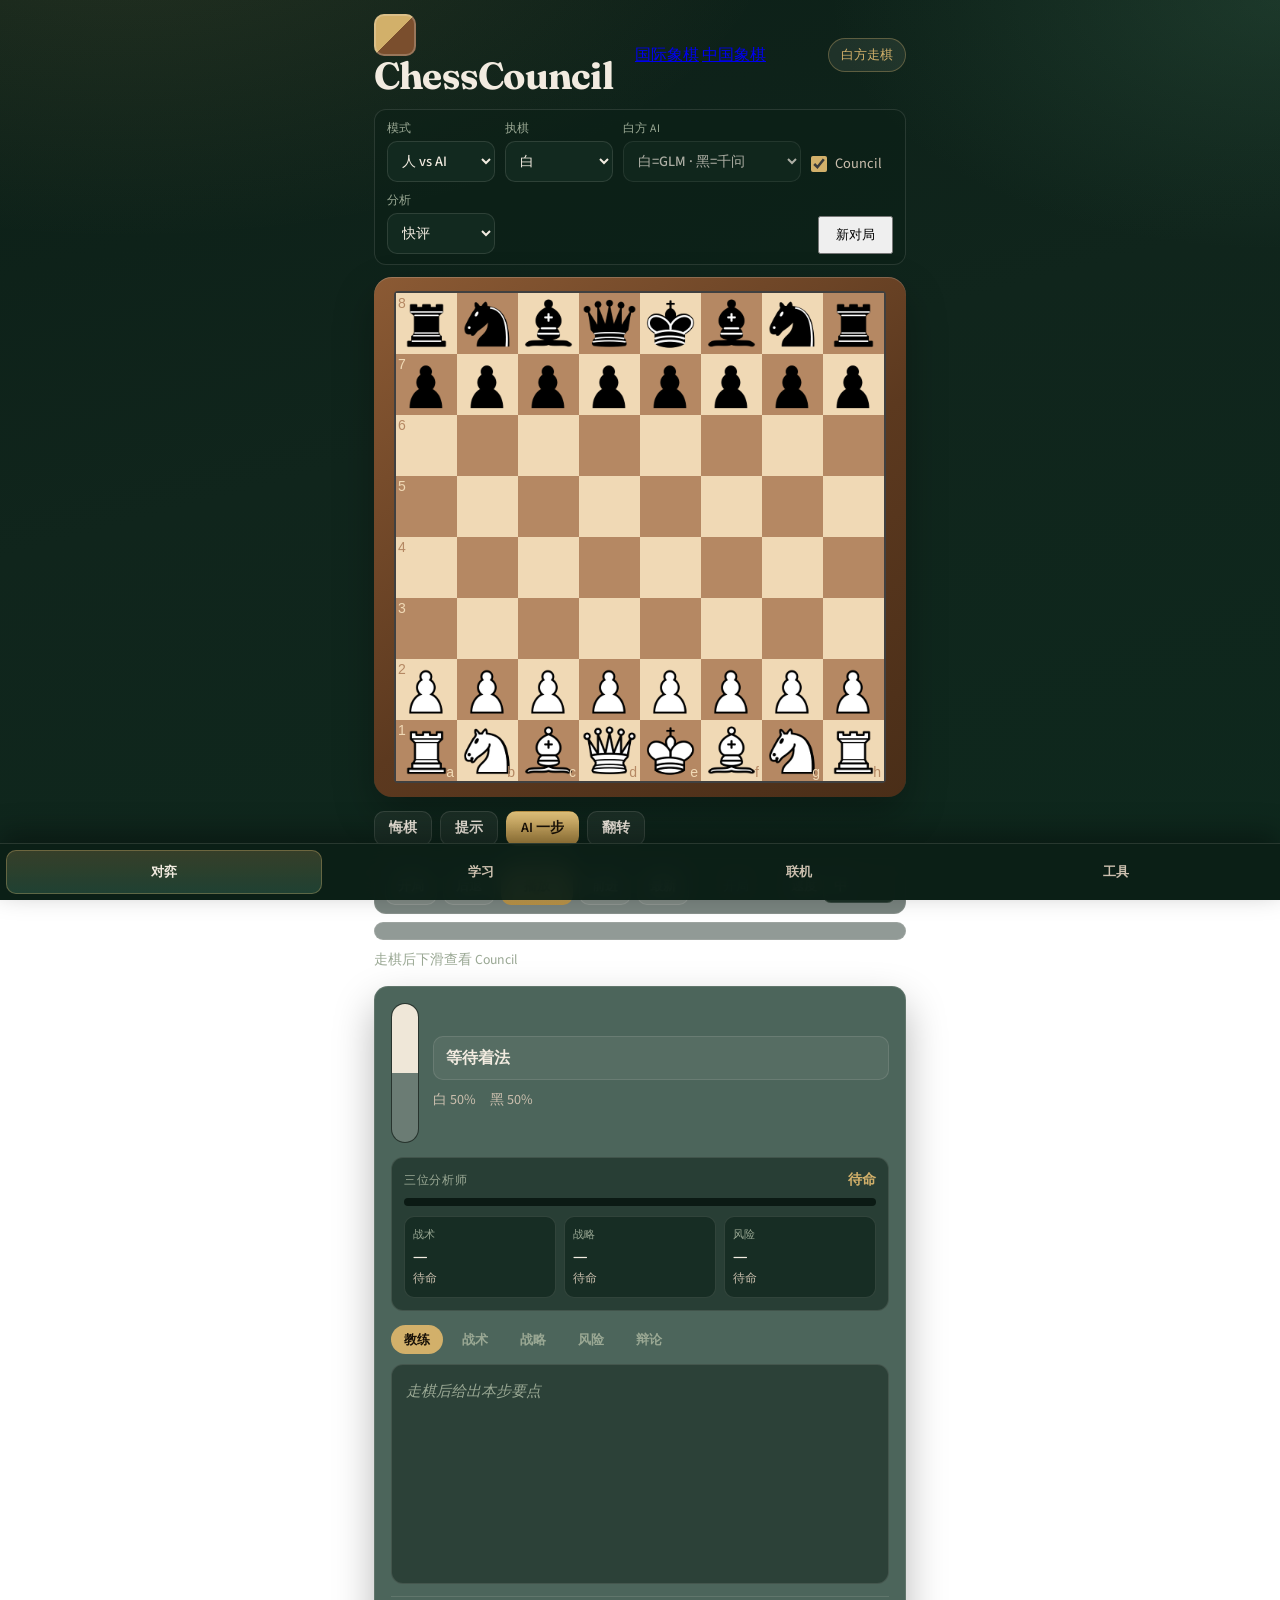
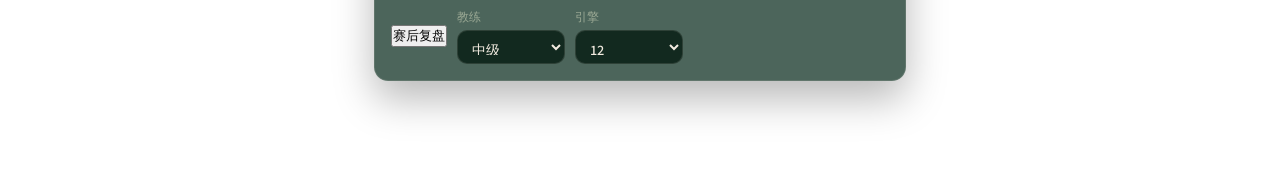
==== commit f42b779b: "feat: dual-model AI vs AI, Pikafish xiangqi, and README 0.5.0 Wire glm-5.1 Council/play against qwen" ====
--- a/frontend/chess/index.html
+++ b/frontend/chess/index.html
@@ -15,7 +15,7 @@
 <link rel="preconnect" href="https://fonts.gstatic.com" crossorigin>
 <link href="https://fonts.googleapis.com/css2?family=Fraunces:opsz,wght@9..144,500;9..144,700&family=Source+Sans+3:wght@400;500;600;700&display=swap" rel="stylesheet">
 <link rel="stylesheet" href="vendor/chessboard-1.0.0.min.css">
-<link rel="stylesheet" href="style.css?v=mapp8">
+<link rel="stylesheet" href="style.css?v=mapp9">
 <link rel="stylesheet" href="/shared/variant-switch.css">
 </head>
 <body class="page-play" data-page="play">
@@ -63,8 +63,9 @@
         <label class="field">
           <span>白方 AI</span>
           <select id="white-ai">
-            <option value="llm">LLM</option>
-            <option value="engine">引擎</option>
+            <option value="llm" selected>白=GLM · 黑=千问</option>
+            <option value="qwen">白=千问 · 黑=GLM</option>
+            <option value="engine">白=Stockfish · 黑=GLM</option>
           </select>
         </label>
         <label class="field check">
@@ -269,6 +270,6 @@
 <script src="vendor/chessboard-1.0.0.min.js"></script>
 <script src="vendor/chess-0.10.3.min.js"></script>
 <script src="/shared/variant-switch.js"></script>
-<script src="app.js?v=mapp13"></script>
+<script src="app.js?v=mapp15"></script>
 </body>
 </html>
--- a/frontend/chess/style.css
+++ b/frontend/chess/style.css
@@ -1618,20 +1618,48 @@
   stroke-dasharray: 4 4;
 }
 .eval-line {
-  stroke: var(--gold);
   stroke-width: 2.4;
   stroke-linejoin: round;
   stroke-linecap: round;
 }
+.eval-line-up { stroke: #efe7d8; }
+.eval-line-down { stroke: #6b8f7a; }
 .eval-dot {
+  stroke-width: 1.2;
+}
+.eval-dot-up {
   fill: #efe7d8;
-  stroke: rgba(210, 176, 106, 0.9);
-  stroke-width: 1.2;
+  stroke: rgba(210, 176, 106, 0.95);
+}
+.eval-dot-down {
+  fill: #6b8f7a;
+  stroke: rgba(180, 210, 190, 0.7);
 }
 .eval-axis-label {
   fill: var(--muted);
   font-size: 11px;
 }
+.eval-axis-up { fill: #efe7d8; }
+.eval-axis-down { fill: #8fb39a; }
+.eval-curve-legend {
+  display: flex;
+  gap: 14px;
+  margin: 0 0 6px;
+  font-size: 0.74rem;
+  color: var(--muted);
+}
+.eval-curve-legend .leg-up::before,
+.eval-curve-legend .leg-down::before {
+  content: '';
+  display: inline-block;
+  width: 10px;
+  height: 10px;
+  margin-right: 6px;
+  border-radius: 2px;
+  vertical-align: -1px;
+}
+.eval-curve-legend .leg-up::before { background: #efe7d8; }
+.eval-curve-legend .leg-down::before { background: #6b8f7a; }
 .eval-curve-empty {
   margin: 10px 0;
   padding: 10px 12px;
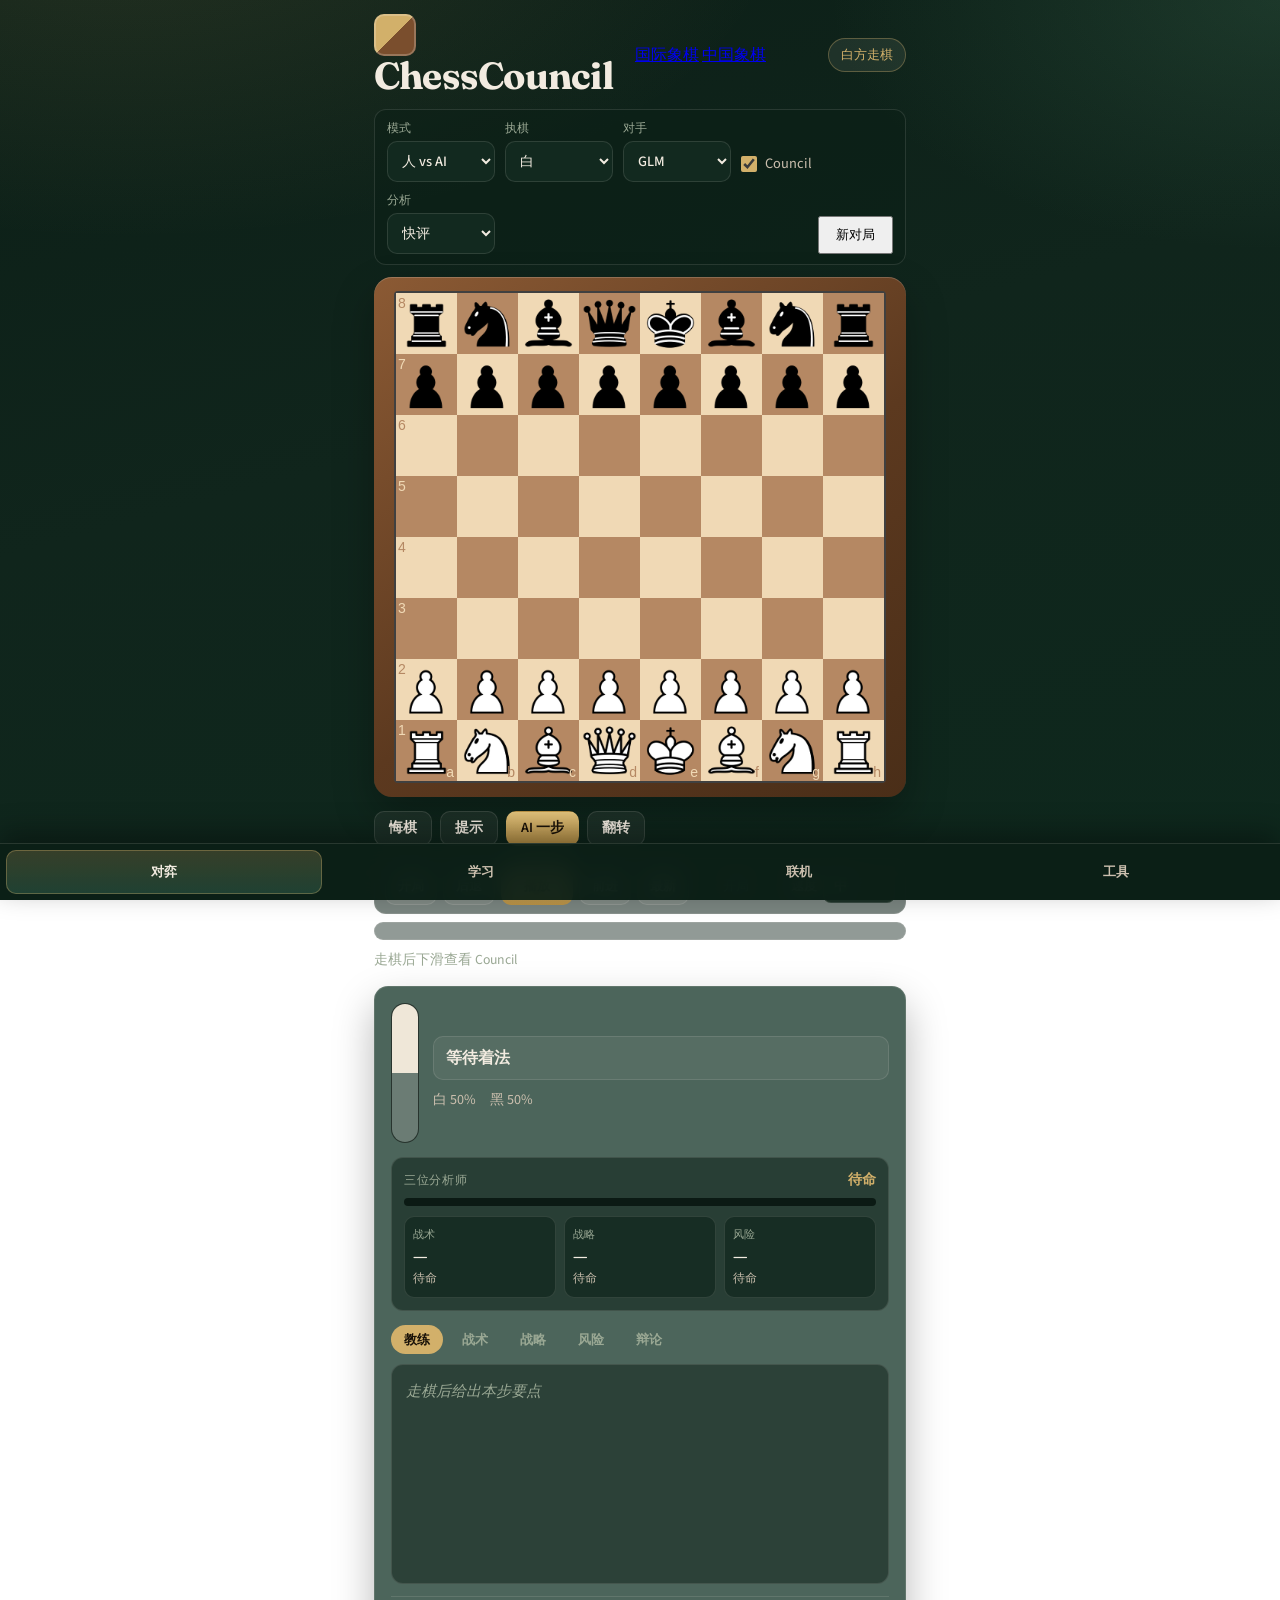
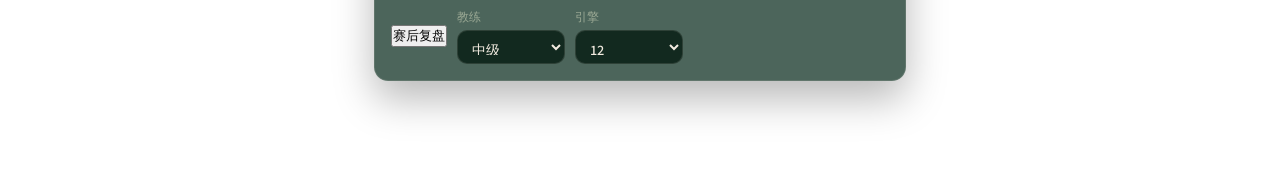
==== commit 7cc03e55: "feat: refine dual-model chess and xiangqi gameplay" ====
--- a/frontend/chess/index.html
+++ b/frontend/chess/index.html
@@ -60,12 +60,12 @@
             <option value="black">黑</option>
           </select>
         </label>
-        <label class="field">
-          <span>白方 AI</span>
+        <label class="field" id="ai-side-field">
+          <span id="ai-side-label">对手</span>
           <select id="white-ai">
-            <option value="llm" selected>白=GLM · 黑=千问</option>
-            <option value="qwen">白=千问 · 黑=GLM</option>
-            <option value="engine">白=Stockfish · 黑=GLM</option>
+            <option value="llm" selected>GLM</option>
+            <option value="qwen">千问</option>
+            <option value="engine">引擎</option>
           </select>
         </label>
         <label class="field check">
@@ -270,6 +270,6 @@
 <script src="vendor/chessboard-1.0.0.min.js"></script>
 <script src="vendor/chess-0.10.3.min.js"></script>
 <script src="/shared/variant-switch.js"></script>
-<script src="app.js?v=mapp15"></script>
+<script src="app.js?v=mapp16"></script>
 </body>
 </html>
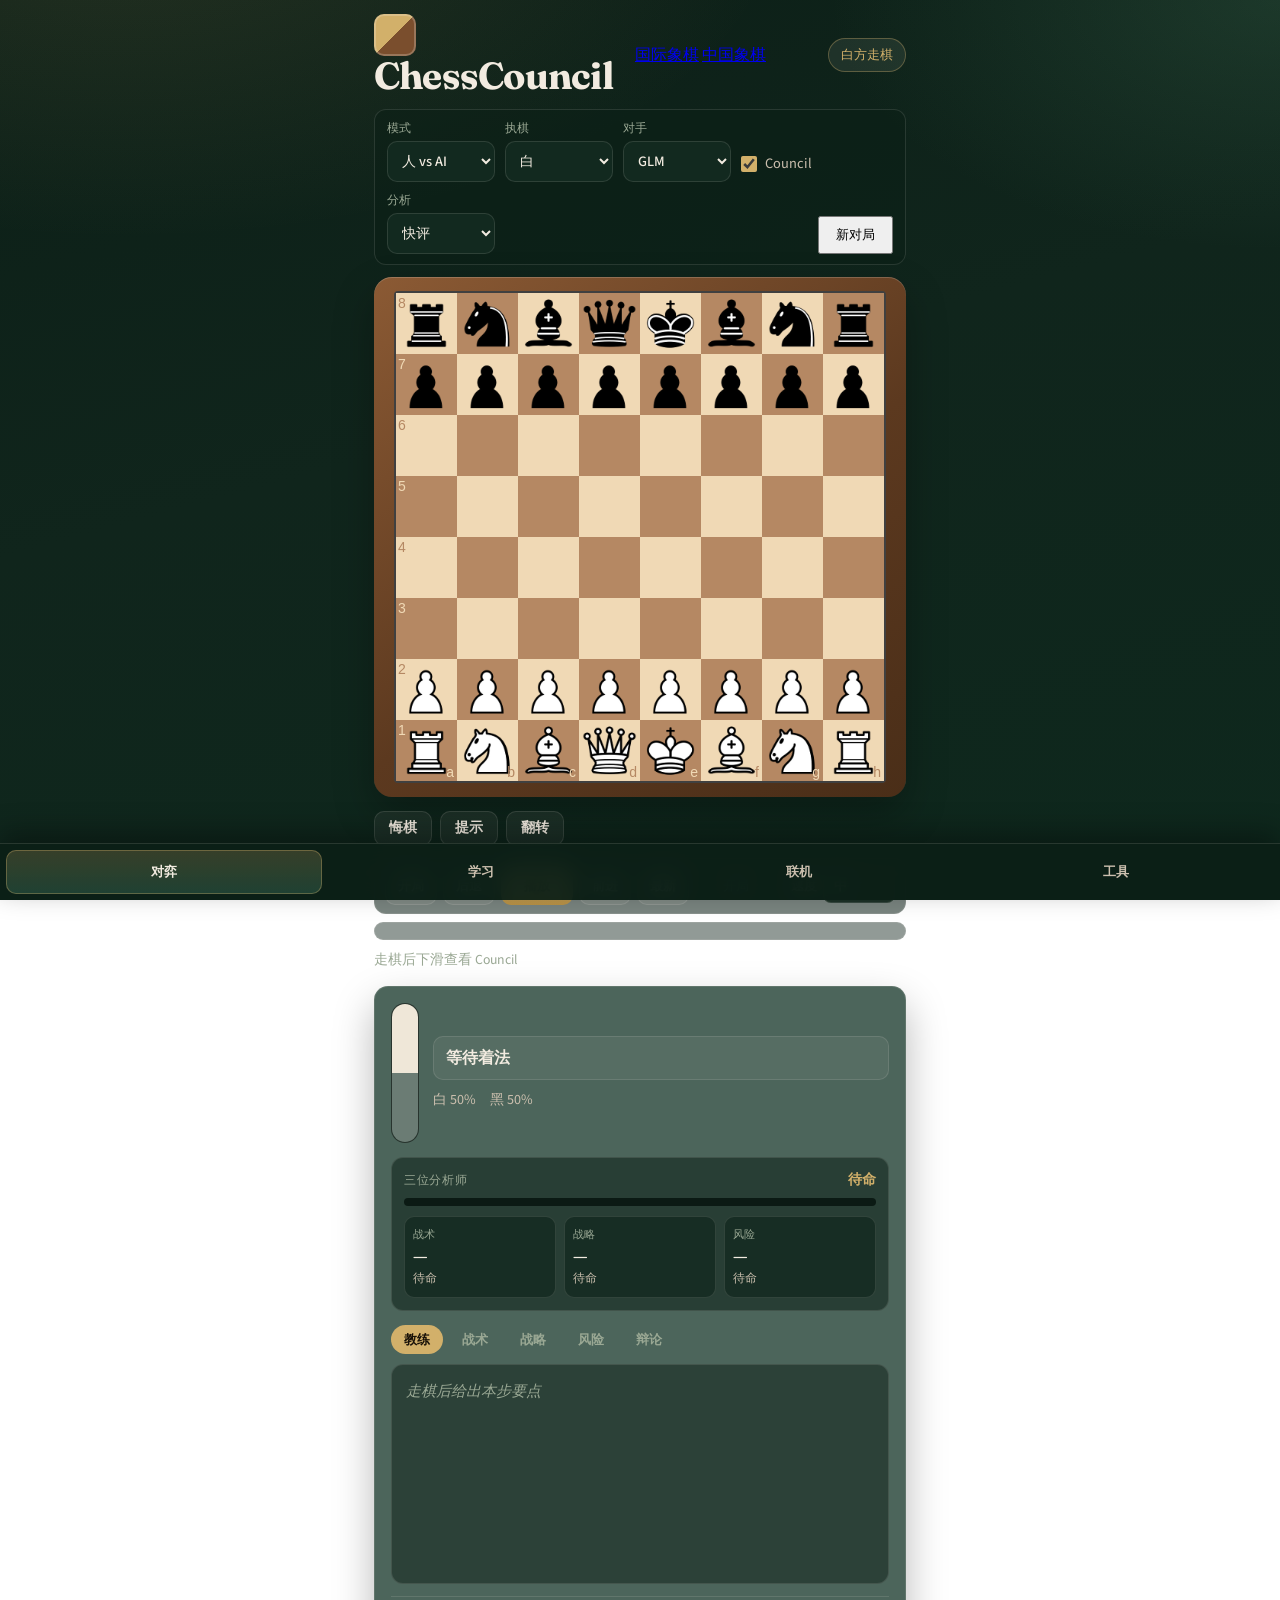
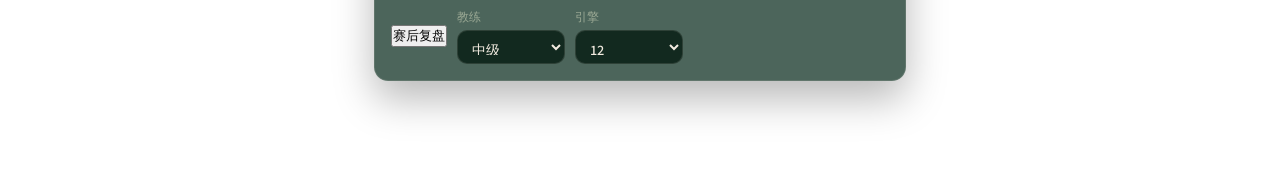
==== commit 816325ba: "Improve board selection glow and faster AI replies. Make selected/last-move highlights clearer with " ====
--- a/frontend/chess/index.html
+++ b/frontend/chess/index.html
@@ -15,7 +15,7 @@
 <link rel="preconnect" href="https://fonts.gstatic.com" crossorigin>
 <link href="https://fonts.googleapis.com/css2?family=Fraunces:opsz,wght@9..144,500;9..144,700&family=Source+Sans+3:wght@400;500;600;700&display=swap" rel="stylesheet">
 <link rel="stylesheet" href="vendor/chessboard-1.0.0.min.css">
-<link rel="stylesheet" href="style.css?v=mapp9">
+<link rel="stylesheet" href="style.css?v=mapp10">
 <link rel="stylesheet" href="/shared/variant-switch.css">
 </head>
 <body class="page-play" data-page="play">
@@ -270,6 +270,6 @@
 <script src="vendor/chessboard-1.0.0.min.js"></script>
 <script src="vendor/chess-0.10.3.min.js"></script>
 <script src="/shared/variant-switch.js"></script>
-<script src="app.js?v=mapp16"></script>
+<script src="app.js?v=mapp17"></script>
 </body>
 </html>
--- a/frontend/chess/style.css
+++ b/frontend/chess/style.css
@@ -1867,8 +1867,26 @@
 /* board highlights */
 .square-55d63 { cursor: pointer; position: relative; }
 .highlight-selected {
-  box-shadow: inset 0 0 0 4px rgba(210, 176, 106, 0.95) !important;
-  z-index: 2;
+  box-shadow:
+    inset 0 0 0 3px rgba(64, 230, 130, 0.98),
+    0 0 0 2px rgba(64, 230, 130, 0.55),
+    0 0 16px 5px rgba(48, 210, 120, 0.55) !important;
+  z-index: 3;
+  animation: piece-select-glow 1.15s ease-in-out infinite;
+}
+@keyframes piece-select-glow {
+  0%, 100% {
+    box-shadow:
+      inset 0 0 0 3px rgba(64, 230, 130, 0.98),
+      0 0 0 2px rgba(64, 230, 130, 0.5),
+      0 0 14px 4px rgba(48, 210, 120, 0.45);
+  }
+  50% {
+    box-shadow:
+      inset 0 0 0 3px rgba(90, 255, 150, 1),
+      0 0 0 3px rgba(90, 255, 150, 0.65),
+      0 0 22px 7px rgba(48, 230, 130, 0.7);
+  }
 }
 .highlight-move::after {
   content: "";
@@ -1891,8 +1909,24 @@
   background-image: radial-gradient(circle at center, rgba(92, 168, 210, 0.35), transparent 62%) !important;
 }
 
+/* 落子后保留淡绿光：终点更明显，起点更淡 */
+.last-move-from {
+  box-shadow:
+    inset 0 0 0 2px rgba(72, 200, 120, 0.32),
+    0 0 8px 1px rgba(72, 200, 120, 0.16) !important;
+  z-index: 1;
+}
 .last-move-to {
-  box-shadow: inset 0 0 0 4px rgba(210, 176, 106, 0.75) !important;
+  box-shadow:
+    inset 0 0 0 3px rgba(72, 210, 125, 0.55),
+    0 0 0 1px rgba(72, 210, 125, 0.28),
+    0 0 12px 3px rgba(72, 200, 120, 0.28) !important;
+  z-index: 2;
+}
+.highlight-selected.last-move-to,
+.highlight-selected.last-move-from {
+  /* 选中优先于落子淡光 */
+  animation: piece-select-glow 1.15s ease-in-out infinite;
 }
 .jj-origin-dot {
   position: absolute !important;
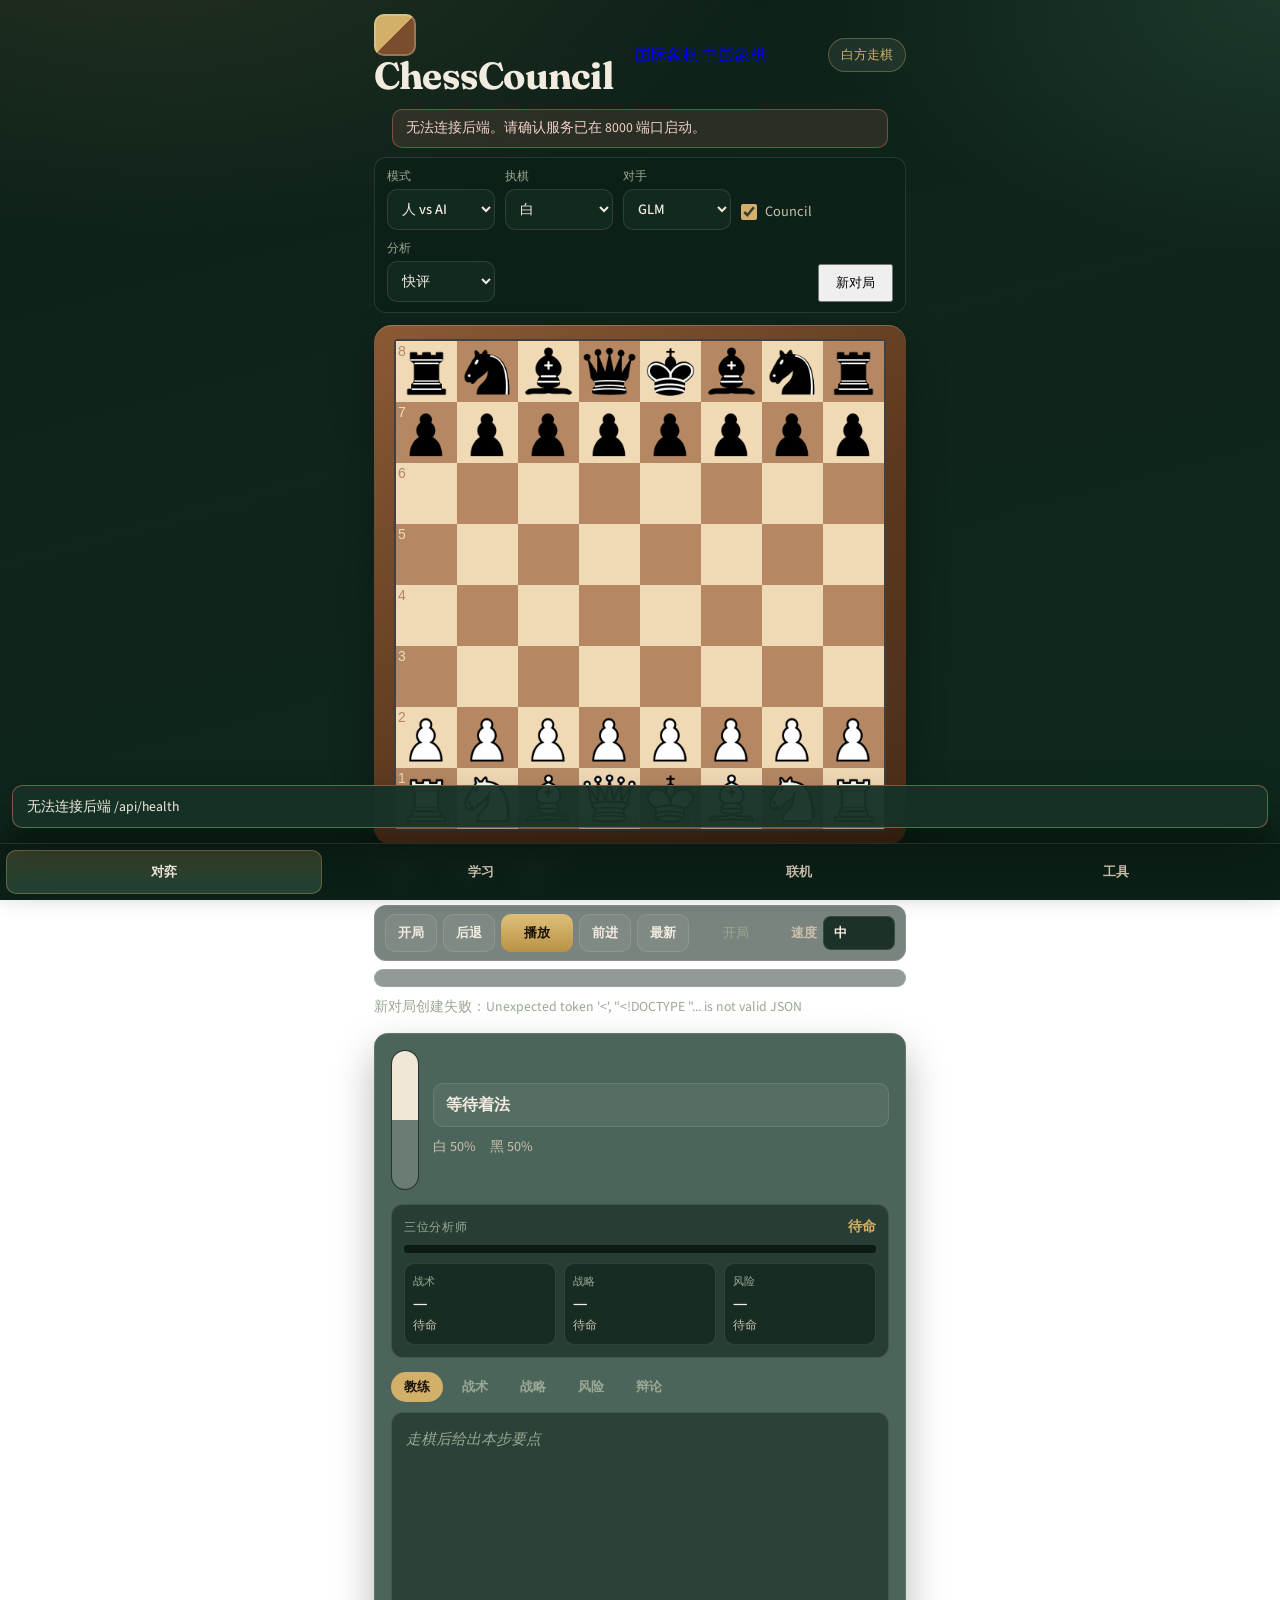
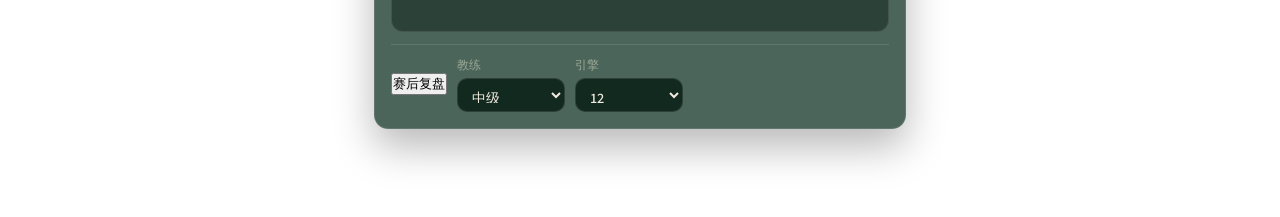
==== commit b75ee9db: "Add Windows desktop launcher and competition package workflow" ====
--- a/frontend/chess/index.html
+++ b/frontend/chess/index.html
@@ -270,6 +270,6 @@
 <script src="vendor/chessboard-1.0.0.min.js"></script>
 <script src="vendor/chess-0.10.3.min.js"></script>
 <script src="/shared/variant-switch.js"></script>
-<script src="app.js?v=mapp17"></script>
+<script src="app.js?v=mapp19"></script>
 </body>
 </html>
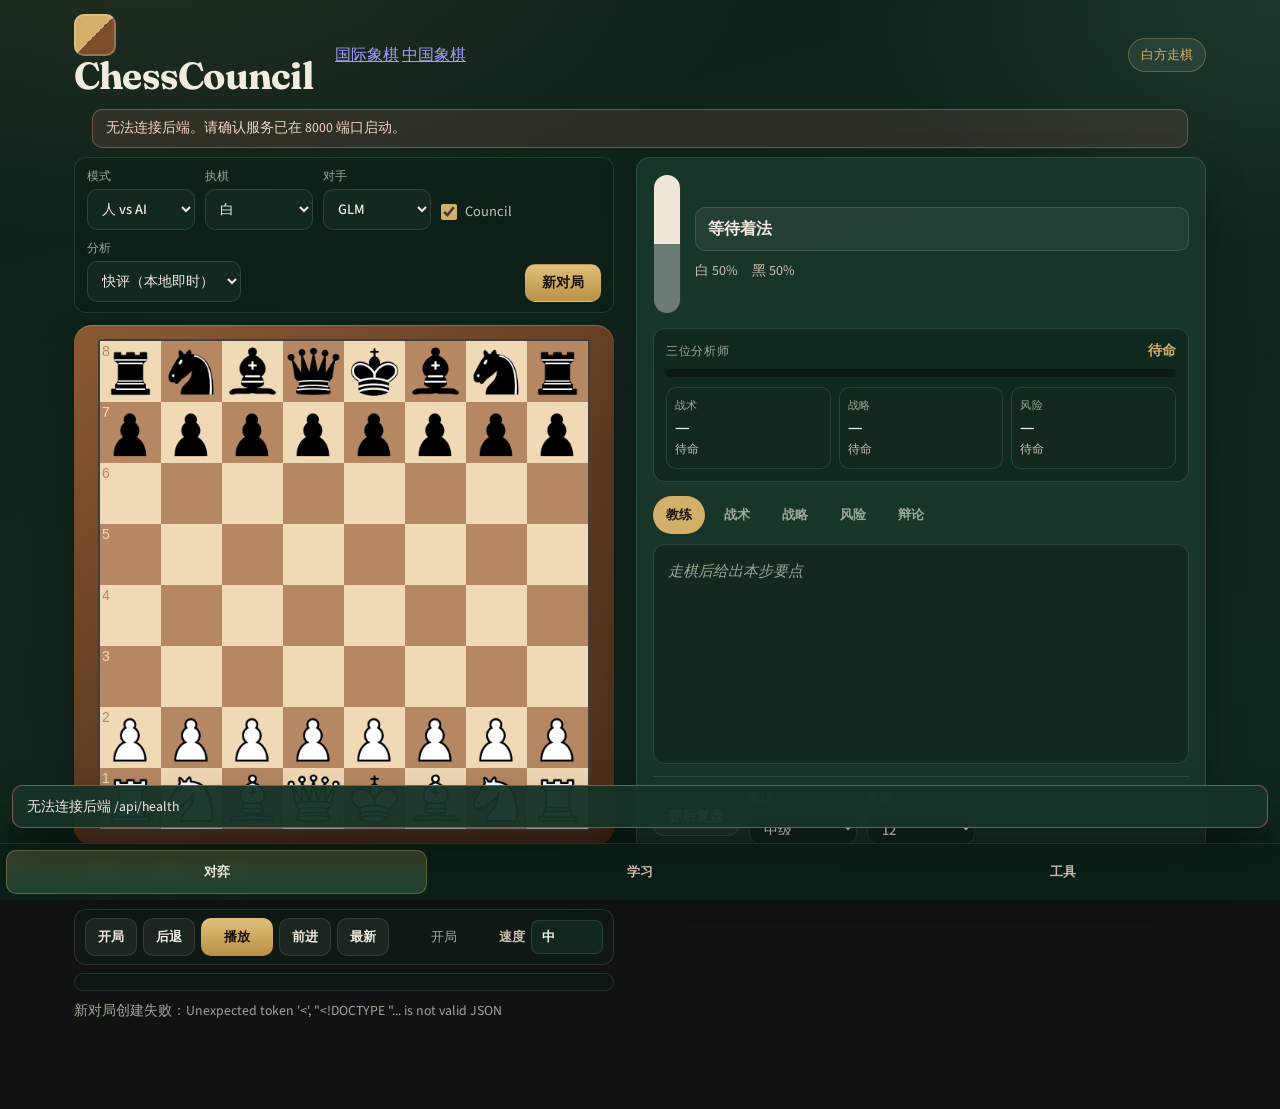
==== commit a169510f: "feat: polish council gameplay and documentation" ====
--- a/frontend/chess/index.html
+++ b/frontend/chess/index.html
@@ -15,8 +15,10 @@
 <link rel="preconnect" href="https://fonts.gstatic.com" crossorigin>
 <link href="https://fonts.googleapis.com/css2?family=Fraunces:opsz,wght@9..144,500;9..144,700&family=Source+Sans+3:wght@400;500;600;700&display=swap" rel="stylesheet">
 <link rel="stylesheet" href="vendor/chessboard-1.0.0.min.css">
-<link rel="stylesheet" href="style.css?v=mapp10">
+<link rel="stylesheet" href="style.css?v=mac2">
 <link rel="stylesheet" href="/shared/variant-switch.css">
+<link rel="stylesheet" href="/shared/check-flash.css?v=2">
+<link rel="stylesheet" href="/shared/review-playback.css?v=1">
 </head>
 <body class="page-play" data-page="play">
 <div class="app-shell">
@@ -75,26 +77,23 @@
         <label class="field" id="analysis-mode-field">
           <span>分析</span>
           <select id="analysis-mode">
-            <option value="fast" selected>快评</option>
-            <option value="deep">深评</option>
+            <option value="fast" selected>快评（本地即时）</option>
+            <option value="deep">深评（GLM）</option>
           </select>
         </label>
         <button id="btn-new-game" class="accent setup-new" type="button">新对局</button>
-      </div>
-
-      <div class="online-bar" id="online-bar" hidden>
-        <div class="online-copy">
-          <strong>联机</strong>
-          <span id="online-status">未加入</span>
-        </div>
-        <div class="online-controls">
-          <button id="btn-room-copy" type="button">复制链接</button>
-          <button id="btn-room-leave" type="button">退出联机</button>
-        </div>
       </div>
 
       <div class="board-frame">
         <div id="board"></div>
+      </div>
+      <div class="review-playback-bar" id="review-playback-bar" hidden>
+        <span id="review-playback-label" role="status" aria-live="polite"></span>
+        <div class="review-playback-actions">
+          <button id="review-before" type="button">落子前</button>
+          <button id="review-after" type="button">落子后</button>
+          <button id="review-exit" type="button">返回对局</button>
+        </div>
       </div>
 
       <div class="board-controls">
@@ -239,7 +238,6 @@
 <nav class="app-tabbar" aria-label="主导航">
   <a class="tabbar-item is-active" href="index.html" aria-current="page">对弈</a>
   <a class="tabbar-item" href="learn.html">学习</a>
-  <a class="tabbar-item" href="online.html">联机</a>
   <a class="tabbar-item" href="tools.html">工具</a>
 </nav>
 
@@ -270,6 +268,8 @@
 <script src="vendor/chessboard-1.0.0.min.js"></script>
 <script src="vendor/chess-0.10.3.min.js"></script>
 <script src="/shared/variant-switch.js"></script>
-<script src="app.js?v=mapp19"></script>
+<script src="/shared/check-flash.js?v=2"></script>
+<script src="/shared/review-playback.js?v=1"></script>
+<script src="app.js?v=mapp25"></script>
 </body>
 </html>
--- a/frontend/chess/style.css
+++ b/frontend/chess/style.css
@@ -1,4 +1,5 @@
 :root {
+  color-scheme: dark;
   --bg: #10251c;
   --bg-2: #163227;
   --panel: #1a3a2d;
@@ -38,6 +39,44 @@
   color: var(--ink);
 }
 
+button {
+  appearance: none;
+  min-height: 38px;
+  padding: 0 14px;
+  border: 1px solid var(--line);
+  border-radius: 10px;
+  background: rgba(242, 235, 224, 0.06);
+  color: var(--ink);
+  font: 600 0.88rem/1 var(--font-ui);
+  cursor: pointer;
+  transition: background 0.18s ease, border-color 0.18s ease, transform 0.18s ease;
+}
+button:hover:not(:disabled) {
+  background: rgba(242, 235, 224, 0.12);
+  border-color: rgba(210, 176, 106, 0.45);
+}
+button:active:not(:disabled) { transform: translateY(1px); }
+button:disabled { opacity: 0.4; cursor: not-allowed; }
+button.accent {
+  background: linear-gradient(180deg, #dfc07a, var(--gold-deep));
+  color: #1a1208;
+  border-color: transparent;
+  font-weight: 700;
+}
+button.accent:hover:not(:disabled) {
+  filter: brightness(1.05);
+  border-color: transparent;
+}
+button:focus-visible,
+select:focus-visible,
+input:focus-visible,
+textarea:focus-visible {
+  outline: 2px solid var(--gold);
+  outline-offset: 2px;
+}
+input, textarea { caret-color: var(--gold); }
+input::placeholder, textarea::placeholder { color: var(--muted); }
+
 .app-shell {
   max-width: 560px;
   margin: 0 auto;
@@ -232,7 +271,7 @@
   bottom: 0;
   z-index: 60;
   display: grid;
-  grid-template-columns: repeat(4, 1fr);
+  grid-template-columns: repeat(3, 1fr);
   gap: 2px;
   margin: 0;
   padding: 6px 6px calc(6px + env(safe-area-inset-bottom, 0px));
@@ -649,7 +688,8 @@
   padding-bottom: calc(64px + env(safe-area-inset-bottom, 0px));
 }
 body.page-learn #learn-library,
-body.page-learn #learn-challenge {
+body.page-learn #learn-challenge,
+body.page-learn #learn-mistakes {
   display: flex;
   flex-direction: column;
   flex: 1 1 auto;
@@ -657,11 +697,13 @@
   overflow: hidden;
 }
 body.page-learn #learn-library[hidden],
-body.page-learn #learn-challenge[hidden] {
+body.page-learn #learn-challenge[hidden],
+body.page-learn #learn-mistakes[hidden] {
   display: none !important;
 }
 body.page-learn .library-list,
-body.page-learn .challenge-list {
+body.page-learn .challenge-list,
+body.page-learn .mistake-list {
   flex: 1 1 auto;
   min-height: 0;
   max-height: none;
@@ -669,6 +711,105 @@
   padding-bottom: 8px;
   align-content: start;
   align-items: stretch;
+}
+
+.mistake-book-head {
+  display: flex;
+  align-items: flex-start;
+  justify-content: space-between;
+  gap: 20px;
+  margin: 2px 0 12px;
+  padding: 16px 18px;
+  border: 1px solid rgba(210, 176, 106, 0.28);
+  border-radius: 14px;
+  background: linear-gradient(145deg, rgba(34, 72, 55, 0.96), rgba(15, 39, 29, 0.98));
+  box-shadow: 0 12px 28px rgba(4, 16, 11, 0.22);
+}
+.mistake-book-head h2 { margin: 0 0 6px; color: var(--ink); font-size: 1.14rem; }
+.mistake-book-head p { max-width: 68ch; margin: 0; color: var(--ink-dim); line-height: 1.55; }
+.mistake-summary {
+  flex: 0 0 auto;
+  color: var(--gold);
+  font-variant-numeric: tabular-nums;
+  white-space: nowrap;
+}
+.mistake-filters { display: flex; flex-wrap: wrap; gap: 7px; margin-bottom: 4px; }
+.mistake-filter {
+  min-height: 34px;
+  padding: 0 12px;
+  border: 1px solid var(--line);
+  border-radius: 999px;
+  background: rgba(18, 53, 39, 0.8);
+  color: var(--ink-dim);
+  cursor: pointer;
+}
+.mistake-filter:hover,
+.mistake-filter:focus-visible,
+.mistake-filter.active {
+  border-color: rgba(210, 176, 106, 0.62);
+  color: var(--ink);
+  background: rgba(210, 176, 106, 0.16);
+}
+.mistake-list { display: grid; gap: 9px; overflow: auto; padding: 2px 2px 10px; }
+.mistake-row {
+  display: grid;
+  grid-template-columns: minmax(0, 1fr) auto;
+  gap: 12px 18px;
+  align-items: center;
+  padding: 13px 14px;
+  border-radius: 13px;
+  border: 1px solid rgba(210, 176, 106, 0.2);
+  background: rgba(22, 52, 39, 0.88);
+  box-shadow: 0 8px 22px rgba(3, 14, 9, 0.16);
+}
+.mistake-row:hover { border-color: rgba(210, 176, 106, 0.42); }
+.mistake-row-main { min-width: 0; }
+.mistake-row-title { display: flex; flex-wrap: wrap; align-items: center; gap: 8px; margin-bottom: 5px; }
+.mistake-row-title strong { color: var(--ink); }
+.mistake-severity {
+  display: inline-flex;
+  align-items: center;
+  min-height: 24px;
+  padding: 0 8px;
+  border-radius: 999px;
+  font-size: 0.75rem;
+  font-weight: 700;
+}
+.mistake-severity.inaccuracy { color: #f0d89c; background: rgba(210, 176, 106, 0.16); }
+.mistake-severity.mistake { color: #ffc2b7; background: rgba(196, 92, 74, 0.18); }
+.mistake-severity.blunder { color: #ffe0da; background: rgba(196, 72, 58, 0.3); }
+.mistake-row-copy { margin: 0; color: var(--ink-dim); font-size: 0.84rem; line-height: 1.5; }
+.mistake-row-meta { margin-top: 6px; color: var(--muted); font-size: 0.74rem; font-variant-numeric: tabular-nums; }
+.mistake-project { min-width: 112px; }
+.mistake-empty {
+  padding: 34px 18px;
+  border: 1px dashed rgba(210, 176, 106, 0.3);
+  border-radius: 14px;
+  color: var(--ink-dim);
+  text-align: center;
+  line-height: 1.65;
+}
+.square-55d63.mistake-projection::before,
+.square-55d63.recommend-projection::before {
+  content: '';
+  position: absolute;
+  inset: 7%;
+  z-index: 8;
+  border-radius: 10px;
+  pointer-events: none;
+}
+.square-55d63.mistake-projection::before {
+  border: 4px solid rgba(226, 80, 70, 0.92);
+  box-shadow: 0 5px 16px rgba(130, 28, 22, 0.34);
+}
+.square-55d63.recommend-projection::before {
+  border: 4px solid rgba(62, 210, 126, 0.92);
+  box-shadow: 0 5px 16px rgba(24, 115, 68, 0.3);
+}
+@media (max-width: 620px) {
+  .mistake-book-head { flex-direction: column; gap: 10px; }
+  .mistake-row { grid-template-columns: 1fr; }
+  .mistake-project { width: 100%; }
 }
 body.page-learn .lib-item,
 body.page-learn .challenge-item {
@@ -849,6 +990,14 @@
   grid-template-columns: 1fr;
   gap: 16px;
   align-items: start;
+}
+
+@media (min-width: 1080px) {
+  body.page-play .app-shell { max-width: 1160px; }
+  body.page-play .stage {
+    grid-template-columns: minmax(0, 540px) minmax(0, 1fr);
+    gap: 22px;
+  }
 }
 
 .board-panel { min-width: 0; }
@@ -1898,7 +2047,43 @@
   content: "";
   position: absolute; inset: 0;
   border-radius: 50%;
-  box-shadow: inset 0 0 0 5px rgba(196, 92, 74, 0.55);
+  box-shadow: inset 0 0 0 5px rgba(49, 191, 105, 0.9), 0 0 12px rgba(49, 191, 105, 0.4);
+  pointer-events: none;
+}
+.threat-capture::before,
+.threat-own::before {
+  content: "";
+  position: absolute;
+  inset: 5%;
+  z-index: 2;
+  border: 4px solid rgba(49, 191, 105, 0.95);
+  border-radius: 50%;
+  box-shadow: 0 0 12px rgba(49, 191, 105, 0.45);
+  pointer-events: none;
+}
+.threat-own::before {
+  border-color: rgba(225, 77, 67, 0.98);
+  box-shadow: 0 0 12px rgba(225, 77, 67, 0.5);
+}
+.highlight-risk::after {
+  content: "";
+  position: absolute;
+  inset: 8%;
+  z-index: 3;
+  border: 4px solid rgba(225, 77, 67, 0.98);
+  border-radius: 50%;
+  box-shadow: 0 0 14px rgba(225, 77, 67, 0.55);
+  pointer-events: none;
+}
+.highlight-risk.threat-capture::before {
+  display: none;
+}
+.highlight-risk.last-move-to {
+  box-shadow: none !important;
+}
+.highlight-selected.threat-own {
+  animation: none;
+  box-shadow: inset 0 0 0 3px rgba(225, 77, 67, 0.95), 0 0 16px rgba(225, 77, 67, 0.55) !important;
 }
 .highlight-hint {
   box-shadow: inset 0 0 0 4px rgba(92, 168, 210, 0.9) !important;
